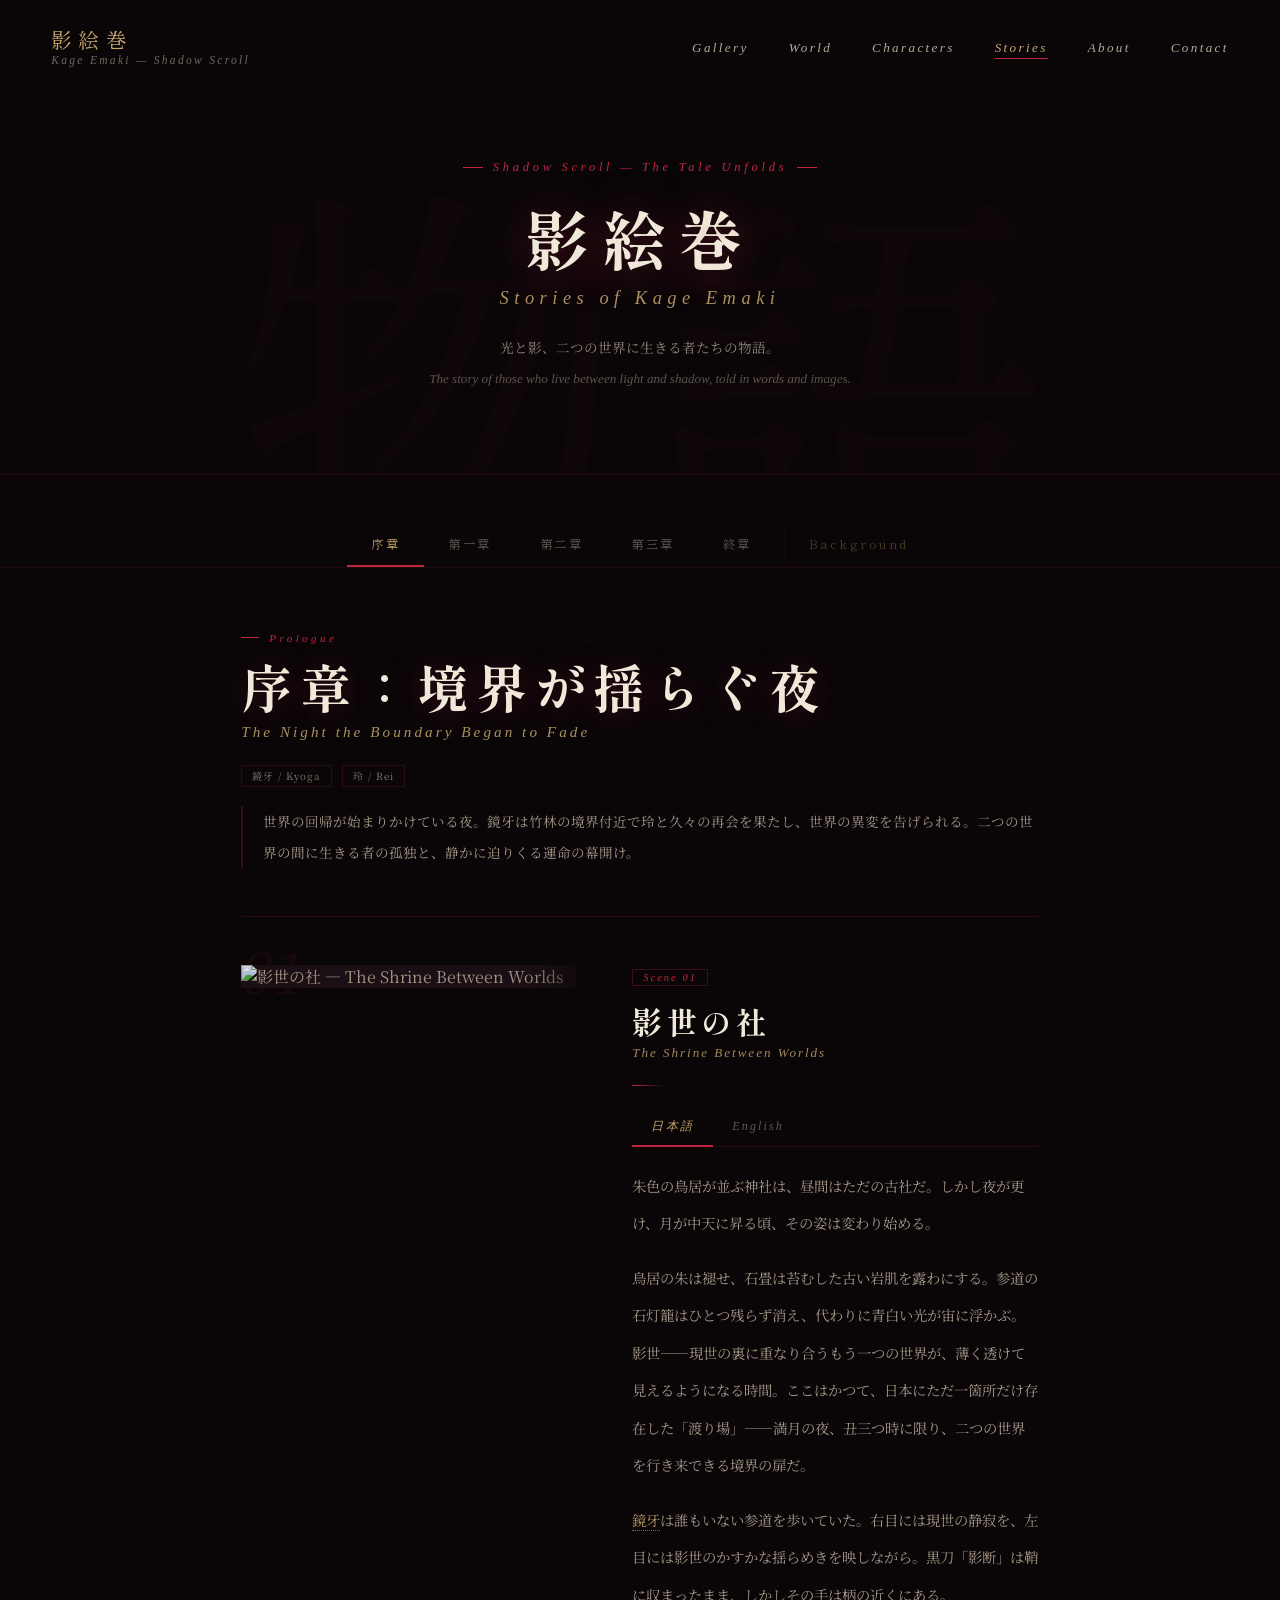
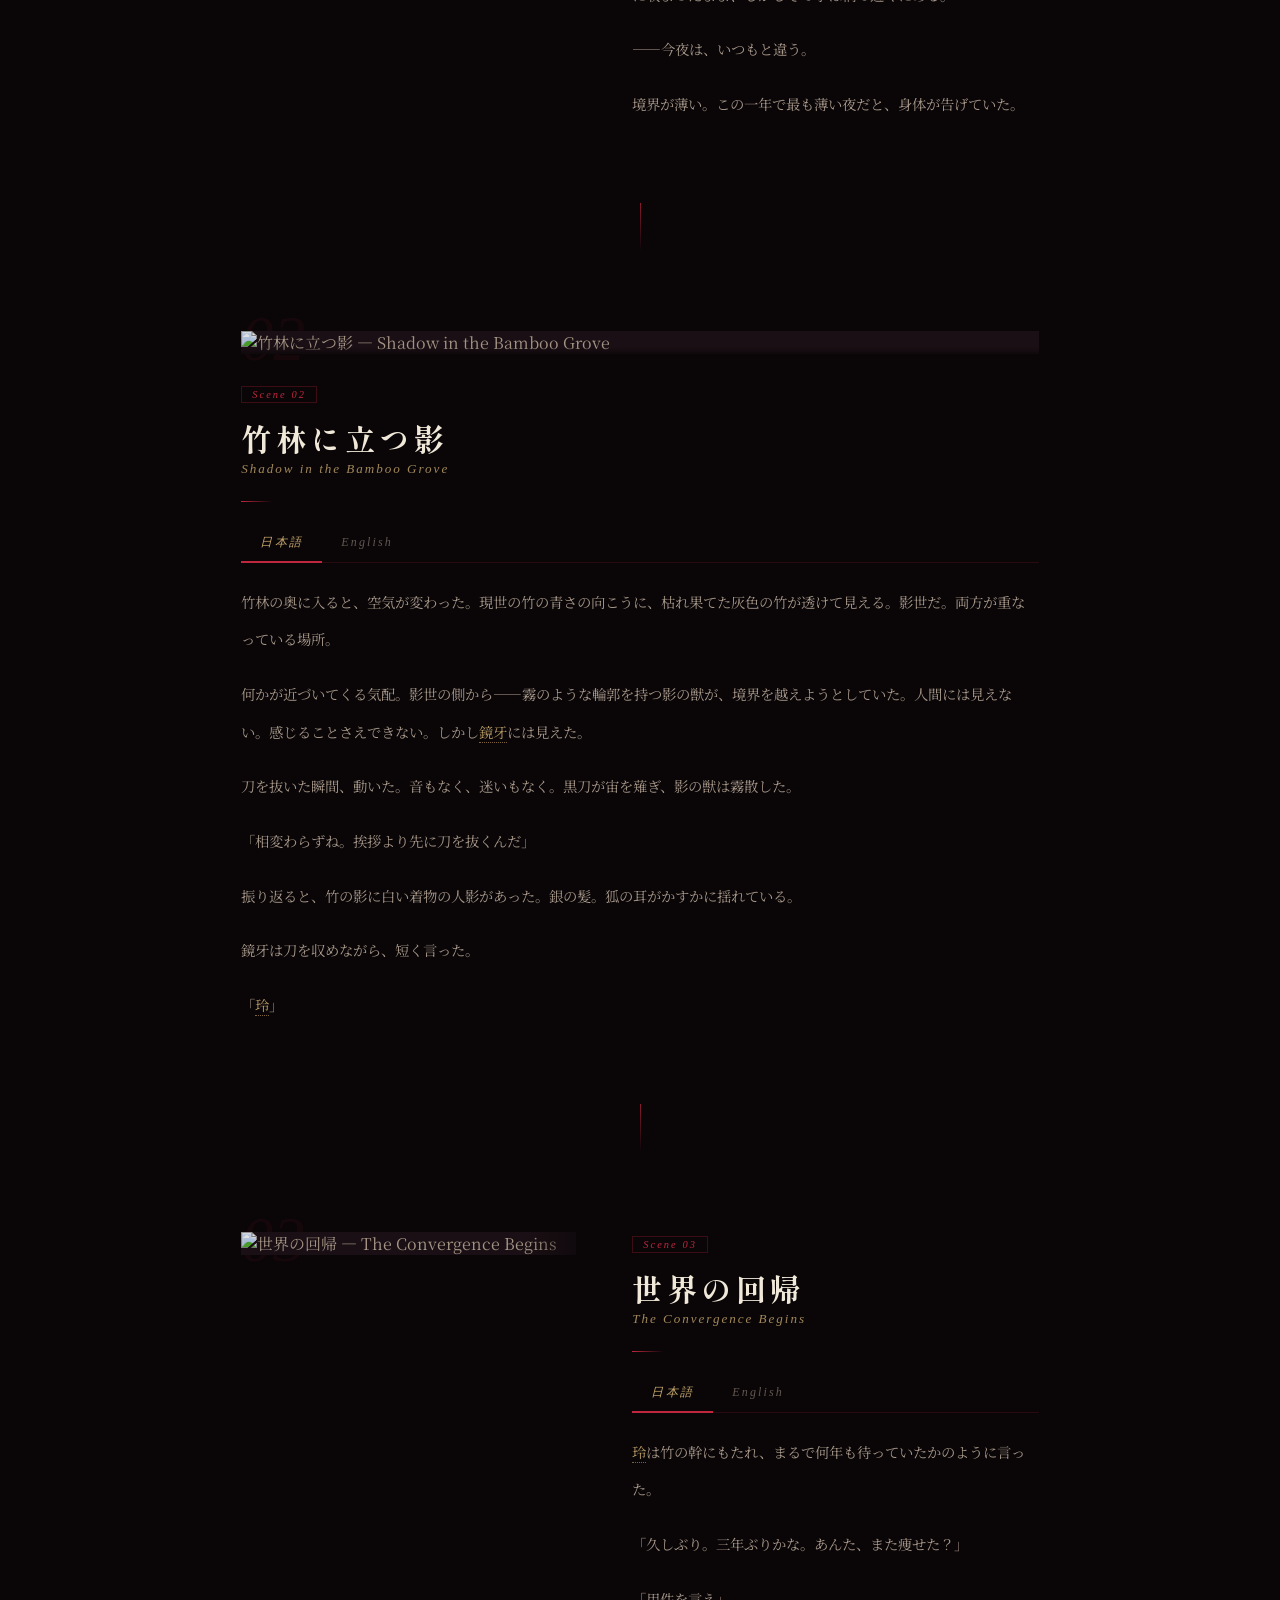
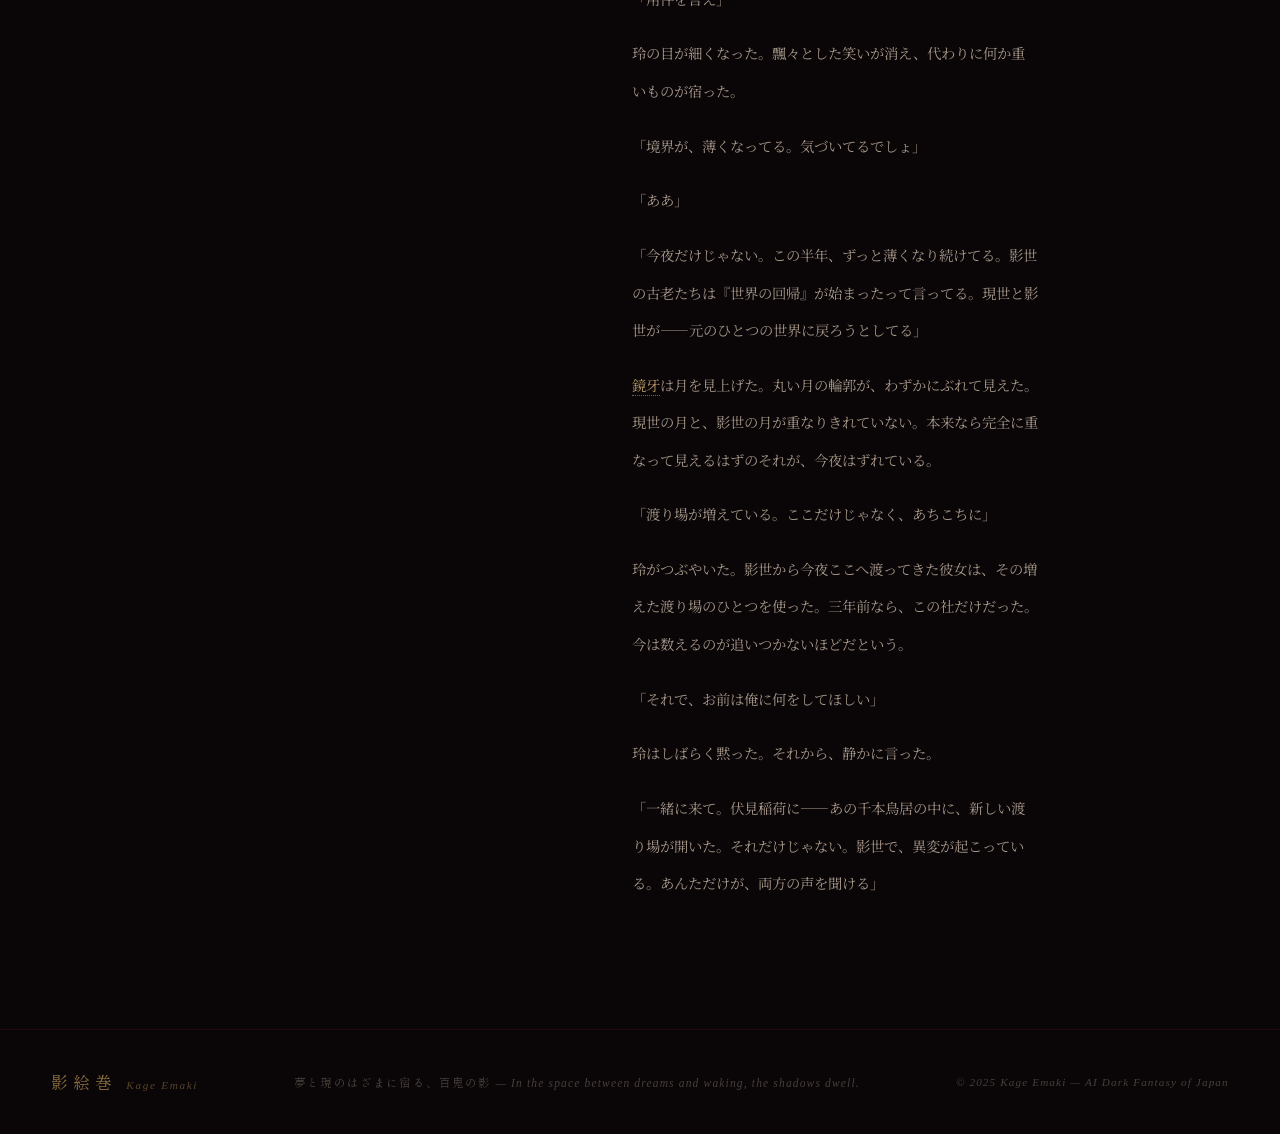
==== stories.html @ fccc8b80 "第1章実装: 二つの出会い（3シーン・日英・画像3枚） - Scene 01: 千本鳥居の夜（chapter1_arrival.png） - Scene 02: 真巫女の封印（chapter1_con" ====
<!DOCTYPE html>
<html lang="ja">
<head>
<!-- Google tag (gtag.js) -->
<script async src="https://www.googletagmanager.com/gtag/js?id=G-73RLKLP5KH"></script>
<script>
  window.dataLayer = window.dataLayer || [];
  function gtag(){dataLayer.push(arguments);}
  gtag('js', new Date());
  gtag('config', 'G-73RLKLP5KH');
</script>
<meta charset="UTF-8">
<meta name="viewport" content="width=device-width, initial-scale=1.0">
<title>物語 — Stories | 影絵巻 Kage Emaki</title>
<meta name="description" content="影絵巻の物語。竹林の境界で始まる、鏡牙と玲の旅。序章から終章まで、日本語・英語で読める和風ダークファンタジー絵巻。">
<!-- OGP -->
<meta property="og:type" content="website">
<meta property="og:site_name" content="影絵巻 — Kage Emaki">
<meta property="og:title" content="物語 — Stories | 影絵巻 Kage Emaki">
<meta property="og:description" content="竹林の境界で始まる、鏡牙と玲の旅。序章から終章まで、日本語・英語で読める和風ダークファンタジー絵巻。">
<meta property="og:url" content="https://nichimasa.github.io/kage-emaki/stories.html">
<meta property="og:image" content="https://nichimasa.github.io/kage-emaki/images/prologue_shrine.png">
<meta property="og:locale" content="ja_JP">
<!-- Twitter Card -->
<meta name="twitter:card" content="summary_large_image">
<meta name="twitter:site" content="@vlqtqAMFWm2362">
<meta name="twitter:title" content="物語 — Stories | 影絵巻 Kage Emaki">
<meta name="twitter:description" content="竹林の境界で始まる、鏡牙と玲の旅。和風ダークファンタジー絵巻。">
<meta name="twitter:image" content="https://nichimasa.github.io/kage-emaki/images/prologue_shrine.png">
<link rel="preconnect" href="https://fonts.googleapis.com">
<link href="https://fonts.googleapis.com/css2?family=Noto+Serif+JP:wght@300;400;700&family=Shippori+Mincho+B1:wght@400;700&family=IM+Fell+English:ital@0;1&display=swap" rel="stylesheet">
<style>
*,*::before,*::after{box-sizing:border-box;margin:0;padding:0}
:root{
  --ink:#0a0608;
  --deep:#110a0e;
  --crimson:#8b1a2f;
  --crimson-bright:#c0263e;
  --gold:#c8a96e;
  --gold-dim:#8a6e3e;
  --ash:#b8a898;
  --paper:#f0e8d8;
}
html{scroll-behavior:smooth}
body{font-family:"Noto Serif JP",serif;background:var(--ink);color:var(--ash);overflow-x:hidden}

/* ─── 花びら ─── */
.petals-wrap{position:fixed;inset:0;pointer-events:none;overflow:hidden;z-index:10}
.petal{position:absolute;width:6px;height:6px;background:var(--crimson);border-radius:50% 0 50% 0;opacity:0;animation:fall linear infinite}
@keyframes fall{0%{opacity:0;transform:translateY(-20px) rotate(0deg)}10%{opacity:.5}90%{opacity:.2}100%{opacity:0;transform:translateY(100vh) rotate(720deg) translateX(60px)}}
.petal:nth-child(1){left:7%;animation-duration:12s;animation-delay:0s}
.petal:nth-child(2){left:19%;animation-duration:9s;animation-delay:2s;background:var(--gold-dim);width:4px;height:4px}
.petal:nth-child(3){left:33%;animation-duration:14s;animation-delay:.5s}
.petal:nth-child(4){left:48%;animation-duration:11s;animation-delay:3s;width:7px;height:7px}
.petal:nth-child(5){left:60%;animation-duration:8s;animation-delay:1s;background:var(--gold-dim)}
.petal:nth-child(6){left:72%;animation-duration:13s;animation-delay:4s;width:4px;height:4px}

/* ─── ナビ ─── */
nav{position:fixed;top:0;left:0;right:0;z-index:500;padding:1.5rem 4vw;display:flex;justify-content:space-between;align-items:center;background:linear-gradient(to bottom,rgba(10,6,8,.96) 0%,transparent 100%)}
.nav-logo{font-family:"Shippori Mincho B1",serif;font-size:1.3rem;color:var(--gold);letter-spacing:.3em;text-decoration:none}
.nav-logo span{font-family:"IM Fell English",serif;font-style:italic;font-size:.72rem;color:var(--ash);display:block;letter-spacing:.2em;opacity:.6}
.nav-links{display:flex;gap:2.5rem;list-style:none}
.nav-links a{font-family:"IM Fell English",serif;font-style:italic;font-size:.82rem;letter-spacing:.18em;color:var(--ash);text-decoration:none;transition:color .3s;position:relative}
.nav-links a::after{content:"";position:absolute;bottom:-4px;left:0;right:100%;height:1px;background:var(--crimson-bright);transition:right .3s ease}
.nav-links a:hover{color:var(--gold)}
.nav-links a:hover::after{right:0}
.nav-links a.active{color:var(--gold)}
.nav-links a.active::after{right:0}

/* ─── ページヘッダー ─── */
.stories-hero{padding:10rem 4vw 5rem;text-align:center;position:relative;overflow:hidden;border-bottom:1px solid rgba(139,26,47,.2)}
.stories-hero::before{content:"物語";position:absolute;left:50%;transform:translateX(-50%);top:50%;margin-top:-5rem;font-family:"Shippori Mincho B1",serif;font-size:26rem;color:var(--crimson);opacity:.03;line-height:1;pointer-events:none;white-space:nowrap}
.stories-hero-eyebrow{font-family:"IM Fell English",serif;font-style:italic;font-size:.78rem;color:var(--crimson-bright);letter-spacing:.3em;margin-bottom:1rem;display:flex;align-items:center;justify-content:center;gap:10px}
.stories-hero-eyebrow::before,.stories-hero-eyebrow::after{content:"";width:20px;height:1px;background:var(--crimson-bright)}
.stories-hero h1{font-family:"Shippori Mincho B1",serif;font-size:clamp(2.5rem,5vw,5rem);color:var(--paper);letter-spacing:.2em;margin-bottom:.3rem;text-shadow:0 4px 40px rgba(139,26,47,.6)}
.stories-hero-en{font-family:"IM Fell English",serif;font-style:italic;font-size:clamp(.9rem,1.5vw,1.15rem);color:var(--gold);letter-spacing:.3em;opacity:.85;margin-bottom:1.5rem}
.stories-hero-desc{font-size:.85rem;color:var(--ash);line-height:2.2;opacity:.8;max-width:560px;margin:0 auto}

/* ─── 章一覧 ─── */
.chapters-nav{display:flex;justify-content:center;gap:0;padding:3rem 4vw 0;flex-wrap:wrap;border-bottom:1px solid rgba(139,26,47,.15)}
.chap-tab{font-family:"Shippori Mincho B1",serif;font-size:.78rem;color:var(--ash);letter-spacing:.2em;padding:.75rem 1.5rem;cursor:pointer;border:none;background:transparent;border-bottom:2px solid transparent;transition:all .3s;opacity:.5;white-space:nowrap}
.chap-tab:hover{opacity:.85;color:var(--paper)}
.chap-tab.active{color:var(--gold);border-bottom-color:var(--crimson-bright);opacity:1}

/* ─── メインコンテンツ ─── */
.stories-main{max-width:900px;margin:0 auto;padding:0 4vw 8rem}

/* ─── 章パネル ─── */
.chapter-panel{display:none;animation:fadeIn .5s ease}
.chapter-panel.active{display:block}
@keyframes fadeIn{from{opacity:0;transform:translateY(12px)}to{opacity:1;transform:translateY(0)}}

/* ─── 章ヘッダー ─── */
.chapter-header{padding:4rem 0 3rem;border-bottom:1px solid rgba(139,26,47,.2);margin-bottom:3rem}
.chapter-label{font-family:"IM Fell English",serif;font-style:italic;font-size:.7rem;color:var(--crimson-bright);letter-spacing:.3em;margin-bottom:.8rem;display:flex;align-items:center;gap:10px}
.chapter-label::before{content:"";width:18px;height:1px;background:var(--crimson-bright)}
.chapter-title-jp{font-family:"Shippori Mincho B1",serif;font-size:clamp(2rem,4vw,3.2rem);color:var(--paper);letter-spacing:.15em;line-height:1.2;margin-bottom:.3rem;text-shadow:0 2px 30px rgba(139,26,47,.4)}
.chapter-title-en{font-family:"IM Fell English",serif;font-style:italic;font-size:.95rem;color:var(--gold);letter-spacing:.2em;opacity:.85;margin-bottom:1.5rem}
.chapter-chars{display:flex;gap:.6rem;flex-wrap:wrap;margin-bottom:1.2rem}
.chapter-char-tag{font-size:.62rem;padding:3px 10px;border:1px solid rgba(139,26,47,.4);color:var(--ash);letter-spacing:.1em;opacity:.7}
.chapter-synopsis{font-size:.85rem;color:var(--ash);line-height:2.3;border-left:2px solid rgba(139,26,47,.4);padding-left:1.25rem;opacity:.9}

/* ─── 場面カード ─── */
.scene-list{display:flex;flex-direction:column;gap:5rem}
.scene{position:relative}
.scene-num{font-family:"IM Fell English",serif;font-style:italic;font-size:4rem;color:var(--crimson);opacity:.1;position:absolute;top:-1.5rem;left:0;line-height:1;pointer-events:none;user-select:none;z-index:0}

/* 2カラムレイアウト（縦長画像あり） */
.scene-with-img{display:grid;grid-template-columns:42% 1fr;gap:3.5rem;align-items:start}
.scene-with-img .scene-img-wrap{position:sticky;top:5.5rem;width:100%;margin-bottom:0}
.scene-content{padding-top:.25rem}

/* 画像ラッパー（縦長・全体表示） */
.scene-img-wrap{width:100%;position:relative;overflow:hidden;background:#1a0f14}
.scene-img-wrap img{width:100%;height:auto;display:block;filter:brightness(.88) saturate(1.1);transition:filter .5s}
.scene-img-wrap:hover img{filter:brightness(.95) saturate(1.2)}
.scene-img-wrap::after{content:"";position:absolute;inset:0;background:linear-gradient(to right,transparent 85%,rgba(10,6,8,.6) 100%);pointer-events:none}

/* 横長画像（上に配置・テキスト下） */
.scene-img-wide{margin-bottom:2rem}
.scene-img-wide img{width:100%;height:auto;display:block}
.scene-img-wide::after{background:linear-gradient(to bottom,transparent 70%,rgba(10,6,8,.7) 100%)}

/* 画像なし（横長プレースホルダー） */
.scene-img-placeholder{width:100%;aspect-ratio:16/9;background:linear-gradient(135deg,#1a0f14 0%,#2a1520 50%,#1a0f14 100%);display:flex;align-items:center;justify-content:center;margin-bottom:2rem;position:relative;overflow:hidden}
.scene-img-placeholder{width:100%;aspect-ratio:16/9;background:linear-gradient(135deg,#1a0f14 0%,#2a1520 50%,#1a0f14 100%);display:flex;align-items:center;justify-content:center;margin-bottom:2rem;position:relative;overflow:hidden}
.scene-img-placeholder::before{content:"";position:absolute;inset:0;background:radial-gradient(ellipse at center,rgba(139,26,47,.15) 0%,transparent 70%)}
.scene-img-placeholder-text{font-family:"Shippori Mincho B1",serif;font-size:1.2rem;color:var(--crimson);opacity:.3;letter-spacing:.3em;text-align:center}
.scene-img-placeholder-en{font-family:"IM Fell English",serif;font-style:italic;font-size:.7rem;color:var(--ash);opacity:.2;letter-spacing:.2em;display:block;margin-top:.4rem}
.scene-meta{display:flex;align-items:center;gap:1rem;margin-bottom:1rem}
.scene-label{font-family:"IM Fell English",serif;font-style:italic;font-size:.65rem;color:var(--crimson-bright);letter-spacing:.2em;border:1px solid rgba(139,26,47,.4);padding:2px 10px}
.scene-title-jp{font-family:"Shippori Mincho B1",serif;font-size:clamp(1.3rem,2.5vw,1.9rem);color:var(--paper);letter-spacing:.15em;margin-bottom:.2rem;line-height:1.3}
.scene-title-en{font-family:"IM Fell English",serif;font-style:italic;font-size:.82rem;color:var(--gold);letter-spacing:.15em;opacity:.8;margin-bottom:1.5rem}
.scene-divider{width:32px;height:1px;background:linear-gradient(to right,var(--crimson-bright),transparent);margin-bottom:1.5rem}

/* ─── 言語タブ ─── */
.lang-tabs{display:flex;margin-bottom:1.25rem;border-bottom:1px solid rgba(139,26,47,.25)}
.lang-tab{font-family:"IM Fell English",serif;font-style:italic;font-size:.75rem;letter-spacing:.18em;color:var(--ash);padding:.5rem 1.2rem .6rem;cursor:pointer;border:none;background:transparent;border-bottom:2px solid transparent;margin-bottom:-1px;transition:all .3s;opacity:.5}
.lang-tab:hover{opacity:.8;color:var(--paper)}
.lang-tab.active{color:var(--gold);border-bottom-color:var(--crimson-bright);opacity:1}
.story-panel{display:none}
.story-panel.active{display:block}
.scene-story{font-size:.9rem;color:var(--ash);line-height:2.6;opacity:.9}
.scene-story.en{font-family:"IM Fell English",serif;font-size:.87rem;line-height:2.3;font-style:italic}
.scene-story p{margin-bottom:1.2em}
.scene-story p:last-child{margin-bottom:0}

/* ─── Backgroundリンク ─── */
.bg-link{color:var(--gold);border-bottom:1px dotted var(--gold-dim);cursor:pointer;transition:color .2s,border-color .2s;position:relative;white-space:nowrap}
.bg-link:hover{color:var(--paper);border-color:var(--gold)}
.bg-link::after{content:"▶ 背景譚";position:absolute;bottom:calc(100% + 6px);left:50%;transform:translateX(-50%);background:rgba(17,10,14,.95);border:1px solid rgba(200,169,110,.3);color:var(--gold);font-size:.58rem;letter-spacing:.12em;padding:3px 10px;white-space:nowrap;pointer-events:none;opacity:0;transition:opacity .2s;font-family:"IM Fell English",serif;font-style:italic}
.bg-link:hover::after{opacity:1}
@keyframes bgPulse{0%{box-shadow:0 0 0 0 rgba(200,169,110,.4)}70%{box-shadow:0 0 0 12px rgba(200,169,110,0)}100%{box-shadow:0 0 0 0 rgba(200,169,110,0)}}
.bg-highlight{animation:bgPulse .8s ease 2;background:rgba(200,169,110,.06);outline:1px solid rgba(200,169,110,.2)}

/* ─── 未公開場面 ─── */
.scene-coming{border:1px solid rgba(139,26,47,.2);padding:3rem;text-align:center;background:rgba(139,26,47,.02)}
.scene-coming-jp{font-family:"Shippori Mincho B1",serif;font-size:1rem;color:var(--ash);letter-spacing:.2em;opacity:.4;margin-bottom:.4rem}
.scene-coming-en{font-family:"IM Fell English",serif;font-style:italic;font-size:.75rem;color:var(--ash);letter-spacing:.18em;opacity:.25}

/* ─── 章区切り線 ─── */
.scene-separator{width:1px;height:3rem;background:linear-gradient(to bottom,var(--crimson),transparent);margin:0 auto}

/* ─── フッター ─── */
footer{background:var(--ink);border-top:1px solid rgba(139,26,47,.2);padding:2.5rem 4vw;display:flex;justify-content:space-between;align-items:center}
.footer-logo{font-family:"Shippori Mincho B1",serif;color:var(--gold-dim);font-size:1.05rem;letter-spacing:.3em}
.footer-tagline{font-family:"Shippori Mincho B1",serif;font-size:.72rem;color:var(--ash);opacity:.35;letter-spacing:.1em;text-align:center}
.footer-copy{font-family:"IM Fell English",serif;font-style:italic;font-size:.7rem;color:var(--ash);opacity:.35;letter-spacing:.1em}

/* ─── ストーリーに戻るボタン ─── */
.bg-return-wrap{margin-bottom:1.5rem}
.bg-return-btn{font-family:"Shippori Mincho B1",serif;font-size:.75rem;color:var(--paper);background:rgba(139,26,47,.55);border:1px solid var(--crimson-bright);padding:.55rem 1.4rem;cursor:pointer;letter-spacing:.18em;transition:all .3s;display:inline-flex;align-items:center;gap:.7rem}
.bg-return-btn::before{content:"←";font-family:"IM Fell English",serif;font-style:normal;font-size:.9rem;color:var(--gold)}
.bg-return-btn:hover{background:rgba(192,38,62,.7);border-color:var(--gold);color:var(--paper)}

/* ─── Backgroundタブ専用スタイル ─── */
.chap-tab-bg{border-left:1px solid rgba(139,26,47,.2);margin-left:.5rem;color:var(--gold-dim)}
.chap-tab-bg.active{color:var(--gold);border-bottom-color:var(--gold)}

.bg-section{margin-bottom:5rem}
.bg-section-label{font-family:"IM Fell English",serif;font-style:italic;font-size:.68rem;color:var(--gold);letter-spacing:.3em;margin-bottom:.6rem;display:flex;align-items:center;gap:10px;opacity:.8}
.bg-section-label::before{content:"";width:14px;height:1px;background:var(--gold)}
.bg-character-header{display:flex;align-items:center;gap:1.5rem;margin-bottom:2.5rem;padding-bottom:1.5rem;border-bottom:1px solid rgba(139,26,47,.2)}
.bg-character-badge{font-family:"Shippori Mincho B1",serif;font-size:2.2rem;color:var(--paper);letter-spacing:.2em;text-shadow:0 2px 20px rgba(139,26,47,.5)}
.bg-character-info{flex:1}
.bg-character-name-en{font-family:"IM Fell English",serif;font-style:italic;font-size:.85rem;color:var(--gold);letter-spacing:.2em;opacity:.85;margin-bottom:.3rem}
.bg-character-tags{display:flex;gap:.5rem;flex-wrap:wrap;margin-bottom:.5rem}
.bg-character-tag{font-size:.6rem;padding:2px 10px;border:1px solid rgba(139,26,47,.4);color:var(--ash);letter-spacing:.1em;opacity:.7}
.bg-character-quote{font-family:"Shippori Mincho B1",serif;font-size:.82rem;color:var(--gold-dim);letter-spacing:.12em;line-height:1.8;border-left:2px solid rgba(139,26,47,.35);padding-left:1rem;font-style:normal}

/* ─── レスポンシブ ─── */
@media(max-width:860px){
  .scene-with-img{grid-template-columns:1fr;gap:2rem}
  .scene-with-img .scene-img-wrap{position:static;max-width:480px;margin:0 auto}
  .scene-img-wrap::after{background:linear-gradient(to bottom,transparent 80%,rgba(10,6,8,.6) 100%)}
}
@media(max-width:600px){
  nav{padding:1rem 1.5rem}
  .nav-logo span{display:none}
  .nav-links{gap:1.2rem}
  .nav-links a{font-size:.75rem;letter-spacing:.08em}
  /* 章タブ：横スクロールで溢れを防ぐ */
  .chapters-nav{
    flex-wrap:nowrap;
    overflow-x:auto;
    justify-content:flex-start;
    padding:1.5rem 3vw 0;
    -webkit-overflow-scrolling:touch;
    scrollbar-width:none;
  }
  .chapters-nav::-webkit-scrollbar{display:none}
  .chap-tab{font-size:.7rem;padding:.6rem .9rem;white-space:nowrap;flex-shrink:0}
  .stories-hero{padding:7rem 4vw 2.5rem}
  .stories-hero h1{font-size:2.4rem}
  .stories-main{padding:0 3vw 6rem}
  .chapter-header{padding:2.5rem 0 2rem}
  .chapter-title-jp{font-size:1.8rem}
  .scene-num{font-size:2.5rem}
  .scene-title-jp{font-size:1.3rem}
  .scene-story{font-size:.83rem;line-height:2.2}
  .lang-tabs{gap:.6rem}
  .lang-tab{font-size:.68rem;padding:.4rem .9rem}
  .bg-section-label{font-size:.65rem;letter-spacing:.15em}
  .bg-return-btn{font-size:.72rem;padding:.5rem 1.2rem}
  footer{flex-direction:column;gap:1rem;text-align:center;padding:2rem 4vw}
  .footer-tagline{display:none}
}
@media(max-width:400px){
  .nav-links{gap:.8rem}
  .nav-links a{font-size:.7rem}
  .chap-tab{font-size:.65rem;padding:.55rem .75rem}
  .scene-with-img .scene-img-wrap{max-width:100%}
}

.reveal{opacity:0;transform:translateY(20px);transition:opacity .8s ease,transform .8s ease}
.reveal.visible{opacity:1;transform:translateY(0)}
</style>
</head>
<body>

<div class="petals-wrap">
  <div class="petal"></div><div class="petal"></div><div class="petal"></div>
  <div class="petal"></div><div class="petal"></div><div class="petal"></div>
</div>

<nav>
  <a href="index.html" class="nav-logo">影絵巻<span>Kage Emaki — Shadow Scroll</span></a>
  <ul class="nav-links">
    <li><a href="gallery.html">Gallery</a></li>
    <li><a href="index.html#world">World</a></li>
    <li><a href="index.html#characters">Characters</a></li>
    <li><a href="stories.html" class="active">Stories</a></li>
    <li><a href="index.html#about">About</a></li>
    <li><a href="index.html#contact">Contact</a></li>
  </ul>
</nav>

<!-- ─── ページヘッダー ─── -->
<div class="stories-hero">
  <p class="stories-hero-eyebrow">Shadow Scroll — The Tale Unfolds</p>
  <h1>影絵巻</h1>
  <p class="stories-hero-en">Stories of Kage Emaki</p>
  <p class="stories-hero-desc">光と影、二つの世界に生きる者たちの物語。<br>
  <span style="font-family:'IM Fell English',serif;font-style:italic;opacity:.6;font-size:.82rem;">The story of those who live between light and shadow, told in words and images.</span></p>
</div>

<!-- ─── 章タブナビ ─── -->
<div class="chapters-nav">
  <button class="chap-tab active" data-chapter="prologue">序章</button>
  <button class="chap-tab" data-chapter="ch1">第一章</button>
  <button class="chap-tab" data-chapter="ch2">第二章</button>
  <button class="chap-tab" data-chapter="ch3">第三章</button>
  <button class="chap-tab" data-chapter="epilogue">終章</button>
  <button class="chap-tab chap-tab-bg" data-chapter="background">Background</button>
</div>

<!-- ─── メインコンテンツ ─── -->
<main class="stories-main">

  <!-- ══════════ 序章 ══════════ -->
  <div class="chapter-panel active" id="panel-prologue">
    <div class="chapter-header reveal">
      <div class="chapter-label">Prologue</div>
      <h2 class="chapter-title-jp">序章：境界が揺らぐ夜</h2>
      <p class="chapter-title-en">The Night the Boundary Began to Fade</p>
      <div class="chapter-chars">
        <span class="chapter-char-tag">鏡牙 / Kyoga</span>
        <span class="chapter-char-tag">玲 / Rei</span>
      </div>
      <p class="chapter-synopsis">世界の回帰が始まりかけている夜。鏡牙は竹林の境界付近で玲と久々の再会を果たし、世界の異変を告げられる。二つの世界の間に生きる者の孤独と、静かに迫りくる運命の幕開け。</p>
    </div>

    <div class="scene-list">

      <!-- 場面１ -->
      <div class="scene scene-with-img reveal">
        <div class="scene-num">01</div>
        <div class="scene-img-wrap">
          <img src="images/prologue_shrine.png" alt="影世の社 — The Shrine Between Worlds" loading="lazy">
        </div>
        <div class="scene-content">
          <div class="scene-meta">
            <span class="scene-label">Scene 01</span>
          </div>
          <h3 class="scene-title-jp">影世の社</h3>
          <p class="scene-title-en">The Shrine Between Worlds</p>
          <div class="scene-divider"></div>
          <div class="lang-tabs">
            <button class="lang-tab active" data-lang="jp">日本語</button>
            <button class="lang-tab" data-lang="en">English</button>
          </div>
          <div class="story-panel active" id="s-prologue-1-jp">
            <div class="scene-story">
              <p>朱色の鳥居が並ぶ神社は、昼間はただの古社だ。しかし夜が更け、月が中天に昇る頃、その姿は変わり始める。</p>
              <p>鳥居の朱は褪せ、石畳は苔むした古い岩肌を露わにする。参道の石灯籠はひとつ残らず消え、代わりに青白い光が宙に浮かぶ。影世——現世の裏に重なり合うもう一つの世界が、薄く透けて見えるようになる時間。ここはかつて、日本にただ一箇所だけ存在した「渡り場」——満月の夜、丑三つ時に限り、二つの世界を行き来できる境界の扉だ。</p>
              <p><span class="bg-link" onclick="openBackground('bg-kyoga')">鏡牙</span>は誰もいない参道を歩いていた。右目には現世の静寂を、左目には影世のかすかな揺らめきを映しながら。黒刀「影断」は鞘に収まったまま、しかしその手は柄の近くにある。</p>
              <p>——今夜は、いつもと違う。</p>
              <p>境界が薄い。この一年で最も薄い夜だと、身体が告げていた。</p>
            </div>
          </div>
          <div class="story-panel" id="s-prologue-1-en">
            <div class="scene-story en">
              <p>By day, the shrine with its rows of crimson torii is nothing more than an old place of worship. But as night deepens and the moon climbs to the center of the sky, it begins to change.</p>
              <p>The red of the torii fades. The stone path reveals ancient rock worn smooth by centuries. The stone lanterns vanish one by one, replaced by pale light drifting in the air. This is the hour when the shadow world — the other world that lies beneath this one — becomes visible, thin as gauze. This shrine was once the only Crossing Point in all of Japan: a place where, on the night of the full moon, the Boundary would open and two worlds could be traversed.</p>
              <p><span class="bg-link" onclick="openBackground('bg-kyoga')">Kyoga</span> walked the empty path alone, his right eye seeing the silence of the living world, his left catching the faint shimmer of the world beyond. His black blade, Kagekiri, sat sheathed at his side — but his hand stayed near the hilt.</p>
              <p>— Tonight is different.</p>
              <p>The boundary was thin. His body told him it was the thinnest it had been all year.</p>
            </div>
          </div>
        </div>
      </div>

      <div class="scene-separator"></div>

      <!-- 場面２ -->
      <div class="scene reveal">
        <div class="scene-num">02</div>
        <div class="scene-img-wrap scene-img-wide">
          <img src="images/prologue_kyoga_bamboo.png" alt="竹林に立つ影 — Shadow in the Bamboo Grove" loading="lazy">
        </div>
        <div class="scene-meta">
          <span class="scene-label">Scene 02</span>
        </div>
        <h3 class="scene-title-jp">竹林に立つ影</h3>
        <p class="scene-title-en">Shadow in the Bamboo Grove</p>
        <div class="scene-divider"></div>
        <div class="lang-tabs">
          <button class="lang-tab active" data-lang="jp">日本語</button>
          <button class="lang-tab" data-lang="en">English</button>
        </div>
        <div class="story-panel active" id="s-prologue-2-jp">
          <div class="scene-story">
            <p>竹林の奥に入ると、空気が変わった。現世の竹の青さの向こうに、枯れ果てた灰色の竹が透けて見える。影世だ。両方が重なっている場所。</p>
            <p>何かが近づいてくる気配。影世の側から——霧のような輪郭を持つ影の獣が、境界を越えようとしていた。人間には見えない。感じることさえできない。しかし<span class="bg-link" onclick="openBackground('bg-kyoga')">鏡牙</span>には見えた。</p>
            <p>刀を抜いた瞬間、動いた。音もなく、迷いもなく。黒刀が宙を薙ぎ、影の獣は霧散した。</p>
            <p>「相変わらずね。挨拶より先に刀を抜くんだ」</p>
            <p>振り返ると、竹の影に白い着物の人影があった。銀の髪。狐の耳がかすかに揺れている。</p>
            <p>鏡牙は刀を収めながら、短く言った。</p>
            <p>「<span class="bg-link" onclick="openBackground('bg-rei')">玲</span>」</p>
          </div>
        </div>
        <div class="story-panel" id="s-prologue-2-en">
          <div class="scene-story en">
            <p>Deeper in the bamboo grove, the air shifted. Beyond the living green of the bamboo, grey and withered stalks shimmered faintly — the shadow world, overlapping with this one.</p>
            <p>Something was approaching. From the shadow side — a creature of mist and darkness, pressing against the boundary, trying to cross through. Humans would never see it. Never feel it. But <span class="bg-link" onclick="openBackground('bg-kyoga')">Kyoga</span> saw it clearly.</p>
            <p>The moment he drew his blade, he moved. Silent. Without hesitation. The black steel swept through the air, and the shadow creature dissolved into nothing.</p>
            <p>"Same as ever," said a voice. "You draw your sword before you even say hello."</p>
            <p>He turned. In the shadow of the bamboo stood a figure in white — silver hair, fox ears shifting faintly in the still air.</p>
            <p>Kyoga sheathed his blade and said one word.</p>
            <p>"<span class="bg-link" onclick="openBackground('bg-rei')">Rei</span>."</p>
          </div>
        </div>
      </div>

      <div class="scene-separator"></div>

      <!-- 場面３ -->
      <div class="scene scene-with-img reveal">
        <div class="scene-num">03</div>
        <div class="scene-img-wrap">
          <img src="images/prologue_rei_convergence.png" alt="世界の回帰 — The Convergence Begins" loading="lazy">
        </div>
        <div class="scene-content">
        <div class="scene-meta">
          <span class="scene-label">Scene 03</span>
        </div>
        <h3 class="scene-title-jp">世界の回帰</h3>
        <p class="scene-title-en">The Convergence Begins</p>
        <div class="scene-divider"></div>
        <div class="lang-tabs">
          <button class="lang-tab active" data-lang="jp">日本語</button>
          <button class="lang-tab" data-lang="en">English</button>
        </div>
        <div class="story-panel active" id="s-prologue-3-jp">
          <div class="scene-story">
            <p><span class="bg-link" onclick="openBackground('bg-rei')">玲</span>は竹の幹にもたれ、まるで何年も待っていたかのように言った。</p>
            <p>「久しぶり。三年ぶりかな。あんた、また痩せた？」</p>
            <p>「用件を言え」</p>
            <p>玲の目が細くなった。飄々とした笑いが消え、代わりに何か重いものが宿った。</p>
            <p>「境界が、薄くなってる。気づいてるでしょ」</p>
            <p>「ああ」</p>
            <p>「今夜だけじゃない。この半年、ずっと薄くなり続けてる。影世の古老たちは『世界の回帰』が始まったって言ってる。現世と影世が——元のひとつの世界に戻ろうとしてる」</p>
            <p><span class="bg-link" onclick="openBackground('bg-kyoga')">鏡牙</span>は月を見上げた。丸い月の輪郭が、わずかにぶれて見えた。現世の月と、影世の月が重なりきれていない。本来なら完全に重なって見えるはずのそれが、今夜はずれている。</p>
            <p>「渡り場が増えている。ここだけじゃなく、あちこちに」</p>
            <p>玲がつぶやいた。影世から今夜ここへ渡ってきた彼女は、その増えた渡り場のひとつを使った。三年前なら、この社だけだった。今は数えるのが追いつかないほどだという。</p>
            <p>「それで、お前は俺に何をしてほしい」</p>
            <p>玲はしばらく黙った。それから、静かに言った。</p>
            <p>「一緒に来て。伏見稲荷に——あの千本鳥居の中に、新しい渡り場が開いた。それだけじゃない。影世で、異変が起こっている。あんただけが、両方の声を聞ける」</p>
          </div>
        </div>
        <div class="story-panel" id="s-prologue-3-en">
          <div class="scene-story en">
            <p><span class="bg-link" onclick="openBackground('bg-rei')">Rei</span> leaned against a bamboo trunk, as if she had been waiting for years.</p>
            <p>"Long time no see. Three years? You've gotten thinner again."</p>
            <p>"Tell me why you're here."</p>
            <p>Rei's eyes narrowed. The easy smile faded, replaced by something heavy.</p>
            <p>"The boundary is thinning. You've noticed."</p>
            <p>"Yes."</p>
            <p>"Not just tonight. For the past six months, it's been getting thinner. The elders of the shadow world are saying it's begun — the Convergence. The world of light and the world of shadow are trying to become one again, like they were before."</p>
            <p>Kyoga looked up at the moon. Its outline seemed to blur slightly — the moon of this world and the moon of the shadow world failing to perfectly overlap. They should have been one. Tonight, they were drifting apart.</p>
            <p>"The Crossing Points are multiplying," Rei murmured. "Not just here. Everywhere."</p>
            <p>She had come through the shadow world herself tonight, using one of the new Points that had appeared only recently. Three years ago, this shrine had been the only one. Now there were too many to count.</p>
            <p>"What do you want me to do?"</p>
            <p>Rei was quiet for a moment. Then she spoke, low and steady.</p>
            <p>"Come with me. To Fushimi Inari — a new Crossing Point has opened among the thousand torii. And something is moving on the shadow side. You're the only one who can hear both."</p>
          </div>
        </div>
        </div><!-- /scene-content -->
      </div>

    </div><!-- /scene-list -->
  </div><!-- /prologue -->


  <!-- ══════════ 第一章 ══════════ -->
<div class="chapter-panel" id="panel-ch1">
    <div class="chapter-header reveal">
      <div class="chapter-label">Chapter I</div>
      <h2 class="chapter-title-jp">第一章：二つの出会い</h2>
      <p class="chapter-title-en">Two Encounters</p>
      <div class="chapter-chars">
        <span class="chapter-char-tag">鏡牙 / Kyoga</span>
        <span class="chapter-char-tag">玲 / Rei</span>
        <span class="chapter-char-tag">朱音 / Akane</span>
        <span class="chapter-char-tag">蒼馬 / Souma</span>
      </div>
      <p class="chapter-synopsis">玲に連れられ伏見稲荷へ向かった鏡牙は、千本鳥居の奥に新たな渡り場の脈動を感じる。そこで出会ったのは、単独で渡り場を封印しようとしていた天照神社の真巫女・朱音。対立する二人だったが、蒼馬率いる強硬派が現れ三人まとめて排除しようと動く。朱音は神託への疑念を初めて抱き、仮の共闘が始まる。</p>
    </div>

    <div class="scene-list">

      <!-- 場面１ -->
      <div class="scene scene-with-img reveal">
        <div class="scene-num">01</div>
        <div class="scene-img-wrap">
          <img src="images/chapter1_arrival.png" alt="千本鳥居の夜 — The Night of the Thousand Torii" loading="lazy">
        </div>
        <div class="scene-content">
          <div class="scene-meta">
            <span class="scene-label">Scene 01</span>
          </div>
          <h3 class="scene-title-jp">千本鳥居の夜</h3>
          <p class="scene-title-en">The Night of the Thousand Torii</p>
          <div class="scene-divider"></div>
          <div class="lang-tabs">
            <button class="lang-tab active" data-lang="jp">日本語</button>
            <button class="lang-tab" data-lang="en">English</button>
          </div>
          <div class="story-panel active" id="s-ch1-1-jp">
            <div class="scene-story">
              <p>千本の鳥居が連なる参道は、昼間であれば朱色が眩しい場所だ。しかし今は夜で、月明かりだけが石畳を照らしている。</p>
              <p><span class="bg-link" onclick="openBackground('bg-kyoga')">鏡牙</span>は歩きながら、左右の目に映る景色のずれを感じていた。右目には現世の朱い鳥居が続く。左目には——古びた石門が、等間隔に並んでいる。影世の伏見稲荷は、現世のそれと寸分違わぬ構造を持ちながら、色だけが違った。石の灰色、苔の暗緑色、そして宙に浮かぶ青白い光。</p>
              <p>「感じる？」</p>
              <p>隣を歩く<span class="bg-link" onclick="openBackground('bg-rei')">玲</span>がつぶやいた。狐の耳がわずかに立っている。</p>
              <p>「ああ」</p>
              <p>鏡牙は答えた。感じていた。鳥居の列の奥、参道が折れる場所から、何かが脈打つように波動している。渡り場だ——しかし、ただ開いているだけではない。何かが、内側から押している。</p>
              <p>「新しい渡り場ってのはわかった。でも、これは……」</p>
              <p>玲がつぶやきを途中で止めた。</p>
              <p>前方の鳥居の下に、人影があった。</p>
            </div>
          </div>
          <div class="story-panel" id="s-ch1-1-en">
            <div class="scene-story en">
              <p>By day, the path lined with a thousand torii blazes red. But tonight, only moonlight falls on the stone.</p>
              <p><span class="bg-link" onclick="openBackground('bg-kyoga')">Kyoga</span> walked, feeling the familiar split between his eyes. His right eye showed the vermillion gates of the living world. His left showed crumbling stone archways, spaced at perfect intervals — Fushimi Inari in the shadow world, identical in structure, different only in color. Grey stone, dark moss, pale drifting light.</p>
              <p>"Do you feel it?" <span class="bg-link" onclick="openBackground('bg-rei')">Rei</span> murmured beside him. Her fox ears were standing straight.</p>
              <p>"Yes."</p>
              <p>He did. From deep in the passage, where the path bent out of sight, something was pulsing. A Crossing Point — but not simply open. Something was pushing from inside.</p>
              <p>"So there's a new Crossing Point. But this one feels…"</p>
              <p>Rei let the thought trail off.</p>
              <p>There was a figure standing beneath the torii ahead.</p>
            </div>
          </div>
        </div>
      </div>

      <div class="scene-separator"></div>

      <!-- 場面２ -->
      <div class="scene scene-with-img reveal">
        <div class="scene-num">02</div>
        <div class="scene-img-wrap">
          <img src="images/chapter1_confrontation.webp" alt="真巫女の封印 — The Shrine Maiden's Seal" loading="lazy">
        </div>
        <div class="scene-content">
          <div class="scene-meta">
            <span class="scene-label">Scene 02</span>
          </div>
          <h3 class="scene-title-jp">真巫女の封印</h3>
          <p class="scene-title-en">The Shrine Maiden's Seal</p>
          <div class="scene-divider"></div>
          <div class="lang-tabs">
            <button class="lang-tab active" data-lang="jp">日本語</button>
            <button class="lang-tab" data-lang="en">English</button>
          </div>
          <div class="story-panel active" id="s-ch1-2-jp">
            <div class="scene-story">
              <p>白衣に緋袴。長い黒髪を結い上げ、手には封印の札を数枚握っている。鳥居の柱に貼り付けられた札がすでに何枚もあり、薄く輝いている。</p>
              <p>「止まれ」</p>
              <p>声は低く、しかし揺れていなかった。朱音はこちらを振り返り、すぐに腰の神刀に手を伸ばした。</p>
              <p>「……影世の使者ね」</p>
              <p>彼女の目が<span class="bg-link" onclick="openBackground('bg-kyoga')">鏡牙</span>の左目——金色に光る妖怪の目——に止まった。次に<span class="bg-link" onclick="openBackground('bg-rei')">玲</span>の耳へ。表情は変わらなかったが、刀の柄を握る手に力が入った。</p>
              <p>「ここから先は通れないわ。この渡り場は封印いたします」</p>
              <p>鏡牙は刀に手を伸ばさなかった。「俺たちは調べに来ただけだ」</p>
              <p>「影世の方が渡り場に何をしに来るか、わかっているの」朱音は言い切った。「回帰を早めるためでしょう」</p>
              <p>「違う」玲がゆっくりと答えた。飄々とした口調は影を潜め、珍しく真剣な声だった。「私たちも、これが何なのかを知りたくて来たのよ。これは普通の渡り場じゃない」</p>
              <p>「黙りなさい」</p>
              <p>朱音は玲の言葉を遮り、一枚の札を空に放った。封印の光が鳥居の周囲に張られる。</p>
              <p>鏡牙は半歩前へ出た。「その渡り場——今お前が封印しようとしているやつ。向こう側から何かが押してる。封印が逆効果になるかもしれない」</p>
              <p>朱音が動きを止めた。</p>
              <p>わずか一瞬。しかし止まった。</p>
              <p>彼女にも感じていた——鳥居の奥から、何かが波打つように伝わってくる圧。普通の渡り場には、ない感覚だ。だから今夜、一人で来た。しかし原因はまだ掴めていない。</p>
              <p>「……何が言いたいの」</p>
              <p>「この渡り場が開いたのは自然の回帰だけじゃない。何かが、意図的に——」</p>
              <p>その時、参道の奥から足音が聞こえた。一人ではない。</p>
            </div>
          </div>
          <div class="story-panel" id="s-ch1-2-en">
            <div class="scene-story en">
              <p>White outer robe, crimson hakama. Black hair pinned up, several sealing talismans in hand. More were already fixed to the torii pillars, glowing faintly.</p>
              <p>"Stop."</p>
              <p>The voice was low and steady. Akane turned, and her hand moved instantly to the hilt at her side.</p>
              <p>"…Shadow-world envoys."</p>
              <p>Her eyes found <span class="bg-link" onclick="openBackground('bg-kyoga')">Kyoga</span>'s left eye — gold, unmistakably inhuman — then moved to <span class="bg-link" onclick="openBackground('bg-rei')">Rei</span>'s ears. Her expression didn't change, but her grip on the hilt tightened.</p>
              <p>"You will not pass. I am sealing this Crossing Point."</p>
              <p>Kyoga kept his hand away from his blade. "We came to investigate."</p>
              <p>"I know why those from the shadow world come to Crossing Points." Akane's voice was flat and certain. "To accelerate the Convergence."</p>
              <p>"That's not it." Rei's voice, unusually quiet, had dropped its usual lightness. "Neither of us knows what this thing is. This is not a normal Crossing Point."</p>
              <p>"Be silent."</p>
              <p>Akane cut her off and sent a talisman into the air. A ring of sealing light spread around the torii.</p>
              <p>Kyoga stepped forward. "That Crossing Point you're trying to seal — something is pushing from the other side. Your seal might make it worse."</p>
              <p>Akane went still.</p>
              <p>Just a moment. But she stopped.</p>
              <p>She had felt it too — a pressure pulsing out of the darkness between the torii, unlike anything a natural Crossing Point produced. That was why she had come alone tonight. She hadn't found the source yet.</p>
              <p>"…What are you saying?"</p>
              <p>"This one didn't open by natural Convergence alone. Something is pushing it deliberately —"</p>
              <p>Footsteps. From deeper in the passage. More than one.</p>
            </div>
          </div>
        </div>
      </div>

      <div class="scene-separator"></div>

      <!-- 場面３ -->
      <div class="scene scene-with-img reveal">
        <div class="scene-num">03</div>
        <div class="scene-img-wrap">
          <img src="images/chapter1_souma.png" alt="蒼馬 — Souma" loading="lazy">
        </div>
        <div class="scene-content">
          <div class="scene-meta">
            <span class="scene-label">Scene 03</span>
          </div>
          <h3 class="scene-title-jp">蒼馬</h3>
          <p class="scene-title-en">Souma</p>
          <div class="scene-divider"></div>
          <div class="lang-tabs">
            <button class="lang-tab active" data-lang="jp">日本語</button>
            <button class="lang-tab" data-lang="en">English</button>
          </div>
          <div class="story-panel active" id="s-ch1-3-jp">
            <div class="scene-story">
              <p>先頭に立つのは白髪を厳格に結い上げた壮年の男だった。白と金の装束、腰に二本の刀。後ろには数名の部下を従えている。男の目は<span class="bg-link" onclick="openBackground('bg-kyoga')">鏡牙</span>たちを一瞥し、すぐに朱音へ向けられた。</p>
              <p>「朱音。下がれ」</p>
              <p>「蒼馬様」朱音は一歩前へ出た。「封印の途中です。ただ、この渡り場には——」</p>
              <p>「報告はあとで聞く」蒼馬は短く言った。「今は下がれ」</p>
              <p>「聞いてください」朱音の声に、珍しく力が込もった。「この渡り場は普通じゃないの。向こう側から何かが圧をかけている。封印の前に原因を確かめないと、かえって——」</p>
              <p>「封印が任務だ」</p>
              <p>「でも——」</p>
              <p>「朱音」蒼馬はようやく彼女を正面から見た。その目には、責めるような色はない。ただ、揺るがない確信があった。「理由を知ることが、人間の世界を守ることにはならない。封印する。それだけだ」</p>
              <p>朱音は黙った。</p>
              <p>蒼馬の視線が鏡牙へ向いた。「半妖か」感情のない声だった。「渡り場の傍に立つ者は、人間であれ妖であれ、同じ脅威だ」</p>
              <p>「俺は何も開けていない」鏡牙は答えた。</p>
              <p>「だが開こうとする者の隣に立っている」蒼馬は<span class="bg-link" onclick="openBackground('bg-rei')">玲</span>に目を向けた。「九尾の血を引く妖狐が、新しい渡り場に何の用があるか。わからないほど愚かではない」</p>
              <p>玲は微笑んでいた。しかしその目は笑っていなかった。「誤解ね。でも弁解する気はないわ。あなたには聞こえないでしょうから」</p>
              <p>「聞こえないものは存在しない」蒼馬は言い切った。「包囲しろ」</p>
              <p>足音が広がる。鳥居の列の両脇から、人影が現れた。退路が塞がれていく。</p>
              <p>鏡牙は刀に手をかけた。抜かない——まだ。しかし手は離さなかった。</p>
              <p>その瞬間、渡り場が光った。</p>
              <p>封印の札が、内側から押し返されるように剥がれ始めた。朱音が貼った符の一枚が、音を立てて砕ける。鳥居の足元の石畳が、かすかに震えた。</p>
              <p>「……！」朱音が目を見開いた。</p>
              <p>「言っただろう」鏡牙が静かに言った。「封印が逆効果だ」</p>
              <p>「黙れ」蒼馬は動じなかった。「朱音、もう一度張れ」</p>
              <p>「でも——」</p>
              <p>「感情は剣を鈍らせる。朱音、お前はそれを知っているはずだ」</p>
              <p>朱音は札を手に持ったまま、動けなかった。</p>
              <p>鳥居の奥で、光が大きくなっている。内側から。何かが、出ようとしている。鏡牙だけに見えているわけではない——朱音にも、感じている。ではなぜ蒼馬は、それでも封じようとするのか。知ることを、なぜ要らないと言えるのか。</p>
              <p>「蒼馬様」朱音は口を開いた。声は低く、しかし揺れていなかった。「わたくしは、止めるように、という神託を受けました。でも神託は——何を止めよと言ったのか、その理由まではおっしゃらなかった」</p>
              <p>「理由など関係ない」</p>
              <p>「いいえ」朱音は初めて、はっきりと言い返した。「理由を知らずに止めることは、盲目に過ぎます。今夜だけ——今夜だけは、自分の目で確かめなければなりません」</p>
              <p>沈黙。</p>
              <p>蒼馬は何も言わなかった。それが、答えだった。</p>
              <p>朱音は玲をちらりと見た。それから鏡牙を見た。半人半妖の男。右目には現世が、左目には影世が映る。ここにいる誰よりも、両方の声を聞ける。</p>
              <p>彼女は一歩、踏み出した。蒼馬ではなく、鏡牙の隣へ。</p>
              <p>「……朱音」蒼馬の声が、初めて低くなった。</p>
              <p>「申し訳ありません、蒼馬様」朱音の足は止まらなかった。「ですが、封印は真実を知った後でも遅くはないはずです」</p>
              <p>玲が小さく息を吐いた。「なるほどね」と、珍しく静かな声で言った。「あんた、いい巫女だわ」</p>
              <p>鏡牙は何も言わなかった。ただ刀を前へ向け、三人は背中を合わせた。</p>
              <p>鳥居の奥で、光が揺れ続けている。</p>
            </div>
          </div>
          <div class="story-panel" id="s-ch1-3-en">
            <div class="scene-story en">
              <p>At the front walked a man with white hair pulled into a strict knot, white and gold robes, two blades at his side. Several men followed behind him. His eyes swept across <span class="bg-link" onclick="openBackground('bg-kyoga')">Kyoga</span> and <span class="bg-link" onclick="openBackground('bg-rei')">Rei</span>, then settled on Akane.</p>
              <p>"Akane. Stand down."</p>
              <p>"Souma-sama." Akane stepped forward. "The seal is not finished. But this Crossing Point—"</p>
              <p>"Report later," he said shortly. "Stand down."</p>
              <p>"Please listen." Rare force entered her voice. "This Crossing Point is not ordinary. Something is applying pressure from the other side. If we seal it without finding the cause, we may only make things—"</p>
              <p>"Sealing is the mission."</p>
              <p>"But—"</p>
              <p>"Akane." Souma finally looked at her directly. No reproach in his gaze. Only unshakeable certainty. "Understanding the reason will not protect the human world. We seal it. That is all."</p>
              <p>Akane was silent.</p>
              <p>Souma turned to Kyoga. "Half-demon." His voice carried no feeling. "Anyone standing near a Crossing Point — human or otherwise — is a threat."</p>
              <p>"I haven't opened anything," Kyoga said.</p>
              <p>"But you stand beside one who would." Souma looked at Rei. "What use does a fox of the nine-tail bloodline have for a newly opened Crossing Point? I am not fool enough to wonder."</p>
              <p>Rei was smiling. But her eyes were not. "A misunderstanding. I won't bother explaining, though — you wouldn't be able to hear it anyway."</p>
              <p>"What I cannot hear does not exist," Souma said. "Surround them."</p>
              <p>Footsteps spread out. Figures appeared on both sides of the torii. The way back was closing.</p>
              <p>Kyoga's hand moved to his blade. Not drawing — not yet. But he did not let go.</p>
              <p>Then the Crossing Point flared.</p>
              <p>The sealing talismans began to peel away, pushed back as if from within. One of the ones Akane had placed cracked and fell apart. The stone beneath the torii trembled faintly.</p>
              <p>"…!" Akane's eyes went wide.</p>
              <p>"I told you," Kyoga said quietly. "The seal is making it worse."</p>
              <p>"Silence." Souma did not flinch. "Akane. Reapply the seal."</p>
              <p>"But—"</p>
              <p>"Emotion dulls the blade. You know this."</p>
              <p>Akane stood with the talismans in her hands and could not move.</p>
              <p>The light in the passage was growing — pressing from inside. Something was trying to come through. She could feel it, not just Kyoga. So why was Souma still pressing forward? Why did the reason not matter to him?</p>
              <p>"Souma-sama," Akane said. Her voice was low, but it did not tremble. "I received the oracle to stop this. But the oracle… did not tell me why it must be stopped."</p>
              <p>"The reason is irrelevant."</p>
              <p>"No." She pushed back — clearly, for the first time. "To stop something without understanding it is nothing more than blindness. Tonight — just tonight — I must see for myself."</p>
              <p>Silence.</p>
              <p>Souma said nothing. That was his answer.</p>
              <p>Akane glanced at Rei. Then she looked at Kyoga — a half-demon with the living world in one eye and the shadow world in the other. Of everyone here, only he could hear both sides.</p>
              <p>She stepped forward. Not toward Souma. Toward Kyoga.</p>
              <p>"…Akane." Souma's voice dropped.</p>
              <p>"Forgive me, Souma-sama." Her feet did not stop. "But sealing can wait until after the truth is known."</p>
              <p>Rei let out a quiet breath. "I see," she said, in a softer voice than usual. "You're a good shrine maiden."</p>
              <p>Kyoga said nothing. He raised his blade, and the three of them stood back to back.</p>
              <p>Behind them, the light between the torii went on pulsing.</p>
            </div>
          </div>
        </div>
      </div>

    </div><!-- /scene-list -->
  </div><!-- /ch1 -->

  <!-- ══════════ 第二章 ══════════ -->
  <div class="chapter-panel" id="panel-ch2">
    <div class="chapter-header reveal">
      <div class="chapter-label">Chapter II</div>
      <h2 class="chapter-title-jp">第二章：強硬派の衝突</h2>
      <p class="chapter-title-en">The Clash of the Hardliners</p>
      <div class="chapter-chars">
        <span class="chapter-char-tag">鏡牙 / Kyoga</span>
        <span class="chapter-char-tag">朱音 / Akane</span>
        <span class="chapter-char-tag">玲 / Rei</span>
        <span class="chapter-char-tag">蒼馬 / Souma</span>
        <span class="chapter-char-tag">冥牙 / Meiga</span>
      </div>
      <p class="chapter-synopsis">蒼馬率いる融合阻止派と、冥牙率いる融合推進派が激突。鏡牙・朱音・玲は両陣営の狭間で翻弄されながら、互いを少しずつ理解し始める。そして玲が隠し続けた秘密が、重くのしかかり始める。</p>
    </div>
    <div class="scene-coming reveal">
      <p class="scene-coming-jp">近日公開 — 準備中</p>
      <p class="scene-coming-en">Coming Soon — This chapter is being written</p>
    </div>
  </div>

  <!-- ══════════ 第三章 ══════════ -->
  <div class="chapter-panel" id="panel-ch3">
    <div class="chapter-header reveal">
      <div class="chapter-label">Chapter III</div>
      <h2 class="chapter-title-jp">第三章：真実の断片</h2>
      <p class="chapter-title-en">Fragments of Truth</p>
      <div class="chapter-chars">
        <span class="chapter-char-tag">鏡牙 / Kyoga</span>
        <span class="chapter-char-tag">朱音 / Akane</span>
        <span class="chapter-char-tag">玲 / Rei</span>
        <span class="chapter-char-tag">蒼馬 / Souma</span>
        <span class="chapter-char-tag">冥牙 / Meiga</span>
      </div>
      <p class="chapter-synopsis">世界が分かれた本当の理由が少しずつ明らかになる。鏡牙だけが両世界の「声」を聞けることの真の意味が判明し始め、玲の秘密が暴かれる。「第三の道」の存在が、かすかに示唆される。</p>
    </div>
    <div class="scene-coming reveal">
      <p class="scene-coming-jp">近日公開 — 準備中</p>
      <p class="scene-coming-en">Coming Soon — This chapter is being written</p>
    </div>
  </div>

  <!-- ══════════ 終章 ══════════ -->
  <div class="chapter-panel" id="panel-epilogue">
    <div class="chapter-header reveal">
      <div class="chapter-label">Epilogue</div>
      <h2 class="chapter-title-jp">終章：影と光の行方</h2>
      <p class="chapter-title-en">Where Shadow and Light Belong</p>
      <div class="chapter-chars">
        <span class="chapter-char-tag">鏡牙 / Kyoga</span>
        <span class="chapter-char-tag">朱音 / Akane</span>
        <span class="chapter-char-tag">玲 / Rei</span>
        <span class="chapter-char-tag">蒼馬 / Souma</span>
        <span class="chapter-char-tag">冥牙 / Meiga</span>
      </div>
      <p class="chapter-synopsis">鏡牙が「第三の道」を選ぶ。融合でも阻止でもない、全く別の答えとは何か。三人の絆と、それぞれの選択が問われる物語の結末。</p>
    </div>
    <div class="scene-coming reveal">
      <p class="scene-coming-jp">近日公開 — 準備中</p>
      <p class="scene-coming-en">Coming Soon — The final chapter awaits</p>
    </div>
  </div>

  <!-- ══════════ Background ══════════ -->
  <div class="chapter-panel" id="panel-background">
    <div class="chapter-header reveal">
      <div class="chapter-label">Background Stories</div>
      <h2 class="chapter-title-jp">背景譚</h2>
      <p class="chapter-title-en">The Stories Behind the Story</p>
      <p class="chapter-synopsis">物語の本筋には直接描かれない、登場人物たちの過去や日常。彼らが今ある姿になるまでの軌跡を、断片的な物語として綴る。</p>
    </div>

    <!-- 鏡牙 Background -->
    <div class="bg-section reveal" id="bg-kyoga">
      <div class="bg-section-label">Character Background — 鏡牙 / Kyoga</div>
      <div class="bg-character-header">
        <div class="bg-character-badge">鏡牙</div>
        <div class="bg-character-info">
          <p class="bg-character-name-en">Kyoga — The Swordsman Between Worlds</p>
          <div class="bg-character-tags">
            <span class="bg-character-tag">半人半妖</span>
            <span class="bg-character-tag">黒刀・影断</span>
            <span class="bg-character-tag">孤高</span>
            <span class="bg-character-tag">中立</span>
          </div>
          <p class="bg-character-quote">「俺に居場所はない。だからこそ、どちらの世界も見える」</p>
        </div>
      </div>

      <div class="scene scene-with-img">
        <div class="scene-img-wrap">
          <img src="images/img15.png" alt="竹林の求道者 — The Seeker" loading="lazy">
        </div>
        <div class="scene-content">
          <div class="scene-meta">
            <span class="scene-label">Background 01</span>
          </div>
          <h3 class="scene-title-jp">竹林の求道者</h3>
          <p class="scene-title-en">The Seeker of the Bamboo Path</p>
          <div class="bg-return-wrap bg-return-bar" style="display:none">
            <button class="bg-return-btn" onclick="returnFromBackground()">ストーリーに戻る</button>
          </div>
          <div class="scene-divider"></div>
          <div class="lang-tabs">
            <button class="lang-tab active" data-lang="jp">日本語</button>
            <button class="lang-tab" data-lang="en">English</button>
          </div>
          <div class="story-panel active" id="s-bg-kyoga-1-jp">
            <div class="scene-story">
              <p>夜明け前の竹林は、静かだ。</p>
              <p>鏡牙は毎朝、人里から離れたこの場所に来る。竹の間に差し込む薄明かりの中で素振りを繰り返し、息が整ったら目を閉じる。右目で現世の気配を、左目で影世の気配を——同時に感じる練習。どちらの目も持て余すことなく、どちらの世界も等しく見る。それが彼なりの「鍛錬」だった。</p>
              <p>人間の村で育ちかけたことがある。七歳の頃まで。左目が金色に光ることを村の子どもたちが恐れ始め、ある夜、村の男たちが松明を持って来た。母は鏡牙の手を引いて走った。どこへ逃げるとも言わず、ただ走った。</p>
              <p>影世の集落に拾われたのはそれから半年後のことだ。妖怪たちは最初こそ受け入れてくれた。しかし人間の血が混じっていることは、やがて隠しきれなくなった。「半端者」「境界の化け物」。子どもの残酷さは、人間も妖怪も変わらない。</p>
              <p>十二歳で一人になった。</p>
              <p>それからは剣だけを拠り所に生きてきた。強くなれば、どちらの世界にも属さなくていい理由になる。強くなれば、誰かに必要とされなくても生きていける。そう思っていた。</p>
              <p>竹がそよぐ。風が影世の側からも吹いてくる——鏡牙にはわかる。現世の風と影世の風が重なって、竹林の中でだけ、ほんの少し温かい。</p>
              <p>今朝も、誰もいない。それでいい。</p>
              <p>刀を鞘に収め、鏡牙は次の場所へ歩き出した。</p>
            </div>
          </div>
          <div class="story-panel" id="s-bg-kyoga-1-en">
            <div class="scene-story en">
              <p>Before dawn, the bamboo grove is quiet.</p>
              <p>Every morning, Kyoga comes to this place — far from any village. He practices his forms in the thin light filtering between the stalks, and when his breathing steadies, he closes his eyes. With his right eye, he feels the presence of the living world. With his left, the presence of the shadow world. Both at once. The practice is to hold neither eye in excess — to see both worlds as equal. This is his discipline.</p>
              <p>He once lived in a human village. Until he was seven. When the other children began to fear the gold light in his left eye, the men came one night with torches. His mother took his hand and ran — without saying where, without looking back. She simply ran.</p>
              <p>He was taken in by a shadow-world settlement six months later. The yokai accepted him at first. But the human blood in him eventually became impossible to hide. Half-breed. Boundary creature. Children's cruelty is the same whether they are human or yokai.</p>
              <p>He was alone by the time he was twelve.</p>
              <p>Since then, he had lived with nothing but his blade. If he became strong enough, he would not need a reason to belong to either world. If he became strong enough, he could survive without being needed by anyone. That was what he had told himself.</p>
              <p>The bamboo sways. Wind comes from the shadow side too — Kyoga can feel it. The wind of this world and the wind of the other, overlapping. Only in places like this, between the two, is there a strange warmth.</p>
              <p>No one here again this morning. That was fine.</p>
              <p>He sheathed his blade and walked on.</p>
            </div>
          </div>
        </div>
      </div>
    </div>

    <!-- 玲 Background -->
    <div class="bg-section reveal" id="bg-rei" style="margin-top:5rem">
      <div class="bg-section-label">Character Background — 玲 / Rei</div>
      <div class="bg-character-header">
        <div class="bg-character-badge">玲</div>
        <div class="bg-character-info">
          <p class="bg-character-name-en">Rei — The Fox Spirit Between Worlds</p>
          <div class="bg-character-tags">
            <span class="bg-character-tag">妖狐・九尾の姫</span>
            <span class="bg-character-tag">青い狐火</span>
            <span class="bg-character-tag">幻術・変化</span>
            <span class="bg-character-tag">別解探求派</span>
          </div>
          <p class="bg-character-quote">「ねえ鏡牙、俺はあんたが必要なんだけどね」</p>
        </div>
      </div>

      <div class="scene scene-with-img">
        <div class="scene-img-wrap">
          <img src="images/bg_rei_daily.png" alt="影世の縁側 — Rei in the Shadow World" loading="lazy">
        </div>
        <div class="scene-content">
          <div class="scene-meta">
            <span class="scene-label">Background 01</span>
          </div>
          <h3 class="scene-title-jp">影世の縁側</h3>
          <p class="scene-title-en">On the Veranda of the Shadow World</p>
          <div class="bg-return-wrap bg-return-bar" style="display:none">
            <button class="bg-return-btn" onclick="returnFromBackground()">ストーリーに戻る</button>
          </div>
          <div class="scene-divider"></div>
          <div class="lang-tabs">
            <button class="lang-tab active" data-lang="jp">日本語</button>
            <button class="lang-tab" data-lang="en">English</button>
          </div>
          <div class="story-panel active" id="s-bg-rei-1-jp">
            <div class="scene-story">
              <p>影世には昼も夜もない。光の差し方が変わるだけだ。</p>
              <p>玲はその日も、古い社の縁側に腰かけ、青い狐火を指先でくるくると転がしていた。暇つぶしでも、修行でもない。ただの癖だ。幼い頃から、考え事をするときは必ず狐火を弄る。</p>
              <p>「玲さま、また朝帰りですか」</p>
              <p>影世の村の子ども——小さな鬼の子が、縁側の下から顔を出した。角がまだ短い。まだ名前をもらっていない年齢だ。</p>
              <p>「朝帰りじゃないよ。ずっとここにいた」</p>
              <p>「嘘だ。昨日の夕方からいなかった」</p>
              <p>「……抜け目ないね」</p>
              <p>玲は苦笑して、狐火をひとつ鬼の子の頭上に浮かべた。子どもが歓声を上げる。こういう顔を見るために、影世に帰ってくる。理由なんて、それだけで十分だった。</p>
              <p>母・白珠はいつも言っていた。九尾の狐神の血を引く者には使命がある。影世を守ること。影世の民を導くこと。玲はその言葉を信じてきた。今も、信じている。</p>
              <p>ただ——融合が完成した時、最初に消えるのは両世界の境界に最も近い存在だという話が、最近ずっと頭を離れない。</p>
              <p>鬼の子が狐火を追いかけて走っていく。</p>
              <p>玲は月のない空を見上げて、静かに息を吐いた。</p>
            </div>
          </div>
          <div class="story-panel" id="s-bg-rei-1-en">
            <div class="scene-story en">
              <p>In the shadow world, there is no day or night. Only the way the light changes.</p>
              <p>That day, too, Rei sat on the veranda of an old shrine, rolling blue fox-fire between her fingertips. Not to pass the time, not to practice. Just a habit. Since she was small, whenever something weighed on her mind, her hands reached for the flame.</p>
              <p>"Lady Rei, out all night again?"</p>
              <p>A child of the shadow world — a small oni, horns still short, too young yet to have a name — peeked up at her from below.</p>
              <p>"I wasn't out all night. I've been here the whole time."</p>
              <p>"That's a lie. You were gone since yesterday evening."</p>
              <p>"...Sharp, aren't you."</p>
              <p>Rei smiled despite herself and floated a fox-fire above the child's head. The little one shrieked with delight and ran after it. This was why she came back to the shadow world. No other reason was needed.</p>
              <p>Her mother, Hakuju, had always said: those who carry the blood of the nine-tailed fox have a purpose. To protect the shadow world. To guide its people. Rei had believed that. She still did.</p>
              <p>Only — there was something she'd heard recently that she couldn't stop turning over in her mind. That when the Convergence was complete, the first to disappear would be those who existed closest to the boundary between the worlds.</p>
              <p>The child chased the fox-fire and vanished around the corner.</p>
              <p>Rei looked up at the moonless sky and let out a quiet breath.</p>
            </div>
          </div>
        </div>
      </div>
    </div>

    <!-- 世界観 Background -->
    <div class="bg-section reveal" id="bg-world" style="margin-top:5rem">
      <div class="bg-section-label">World Background — 世界観 / The World</div>

      <!-- World 01 : 現世 -->
      <div class="scene reveal">
        <div class="scene-meta"><span class="scene-label">World 01</span></div>
        <h3 class="scene-title-jp">現世 — 光の世界</h3>
        <p class="scene-title-en">Utsushiyo — The World of Light</p>
        <div class="bg-return-wrap bg-return-bar" style="display:none">
          <button class="bg-return-btn" onclick="returnFromBackground()">ストーリーに戻る</button>
        </div>
        <div class="scene-divider"></div>
        <div class="scene-img-wrap scene-img-wide" style="margin-bottom:1.5rem">
          <img src="images/bg_world_utsushiyo.png" alt="現世 — The World of Light" loading="lazy">
        </div>
        <div class="lang-tabs">
          <button class="lang-tab active" data-lang="jp">日本語</button>
          <button class="lang-tab" data-lang="en">English</button>
        </div>
        <div class="story-panel active" id="s-bg-world-1-jp">
          <div class="scene-story">
            <p>人が生きる光の世界——現世（うつしよ）。</p>
            <p>朱い鳥居、竹林のざわめき、夜祭りの灯火。季節が巡り、人が老い、子が生まれる。ここには確かな重さがある。この世界に生きる者のほとんどは、自分たちの世界が唯一の現実だと信じて死んでいく。</p>
            <p>しかし現世は、この宇宙にひとつきりの世界ではない。</p>
          </div>
        </div>
        <div class="story-panel" id="s-bg-world-1-en">
          <div class="scene-story en">
            <p>The world of light where humans live — Utsushiyo, the Living World.</p>
            <p>Crimson torii gates, the rustle of bamboo groves, the glow of festival lanterns. Seasons turn, people age, children are born. There is a certain weight to this world. Most who live here die believing it is the only reality that exists.</p>
            <p>But the Living World is not the only world there is.</p>
          </div>
        </div>
      </div>

      <div class="scene-separator"></div>

      <!-- World 02 : 影世 -->
      <div class="scene reveal">
        <div class="scene-meta"><span class="scene-label">World 02</span></div>
        <h3 class="scene-title-jp">影世 — 影の世界</h3>
        <p class="scene-title-en">Kageyo — The World of Shadow</p>
        <div class="scene-divider"></div>
        <div class="scene-img-wrap scene-img-wide" style="margin-bottom:1.5rem">
          <img src="images/bg_world_kageyo.png" alt="影世 — The World of Shadow" loading="lazy">
        </div>
        <div class="lang-tabs">
          <button class="lang-tab active" data-lang="jp">日本語</button>
          <button class="lang-tab" data-lang="en">English</button>
        </div>
        <div class="story-panel active" id="s-bg-world-2-jp">
          <div class="scene-story">
            <p>現世の鳥居が朱ければ、影世では古びた石門になる。現世の祭りの裏で、百鬼が静かに列をなす夜がある。</p>
            <p>しかしそれは、人間が想像するような「恐ろしい闇の世界」ではない。鬼の子が路地を駆け回り、河童が市場で客と値段を交渉し、老いた天狗が縁台で巻物を読む。太陽は昇らないが、石灯籠と青い狐火が、確かな温もりとともにこの世界を照らしている。</p>
            <p>人間が影世を「闇」と呼ぶのは、見えないからだ。しかし影世に生きる者たちにとって、ここは紛れもなく「故郷」だ。</p>
          </div>
        </div>
        <div class="story-panel" id="s-bg-world-2-en">
          <div class="scene-story en">
            <p>Where the Living World has crimson torii gates, the shadow world has crumbling stone. Where the Living World holds festivals, shadow processions move silently through the same streets.</p>
            <p>But this is not the terrifying darkness that humans imagine. Oni children chase small spirits through stone alleyways. Kappa argue prices at market stalls. Elderly tengu sit on wooden benches, reading ancient scrolls. Stone lanterns and drifting blue fox-fires illuminate this world with a warmth all their own.</p>
            <p>Humans call the shadow world darkness because they cannot see it. But for those who live here, this place is simply home.</p>
          </div>
        </div>
      </div>

      <div class="scene-separator"></div>

      <!-- World 03 : 境界 (縦長・2カラム) -->
      <div class="scene scene-with-img reveal">
        <div class="scene-img-wrap">
          <img src="images/bg_world_sakai.png" alt="境界 — The Boundary" loading="lazy">
        </div>
        <div class="scene-content">
          <div class="scene-meta"><span class="scene-label">World 03</span></div>
          <h3 class="scene-title-jp">境界 — 見えない壁</h3>
          <p class="scene-title-en">Sakai — The Boundary</p>
          <div class="scene-divider"></div>
          <div class="lang-tabs">
            <button class="lang-tab active" data-lang="jp">日本語</button>
            <button class="lang-tab" data-lang="en">English</button>
          </div>
          <div class="story-panel active" id="s-bg-world-3-jp">
            <div class="scene-story">
              <p>二つの世界は同じ空間に重なり合って存在している。しかし、それを「渡る」ことは別の話だ。</p>
              <p>二つの世界の間を実際に行き来するためには、条件が二つ揃わなければならない——「渡り場」と呼ばれる特定の場所と、特定の時間帯が。場所だけではだめだ。時間だけでもだめだ。その両方が重なった瞬間だけ、境界は扉のように開く。</p>
              <p>長い年月の間、その条件を満たす場所はただ一箇所だけだった。山奥の古い鳥居。時間も厳格に定まっていた——月が満ちた夜の、丑三つ時に限って。その秘密を知る者は両世界を通じてほんの一握りしかおらず、辿り着ける者はさらに少なかった。</p>
              <p>普通の人間に影世は見えない。感の鋭い者でさえ、薄い場所で気配を「感じる」程度だ。そしてどれだけ感じても、条件が揃わなければ越えることはできない——それが長年のルールだった。</p>
              <p>両方の血を引く者だけが、唯一の例外だ。</p>
            </div>
          </div>
          <div class="story-panel" id="s-bg-world-3-en">
            <div class="scene-story en">
              <p>The two worlds exist in the same space, overlapping at every point. But crossing between them is another matter entirely.</p>
              <p>To actually pass from one world into the other, two conditions must be met at the same time — a specific place called a Crossing Point, and a specific hour. Place alone is not enough. Time alone is not enough. Only when both align does the Boundary open like a door.</p>
              <p>For centuries, only one such Crossing Point existed in all of Japan: an ancient torii gate deep in a mountain pass. The timing was equally strict — only during the dead hour of the night when the moon was full. The secret was known to only a handful of beings across both worlds, and fewer still could ever reach it.</p>
              <p>Ordinary humans cannot see the shadow world at all. Even the most perceptive can only sense a faint presence at the thinnest spots. And no matter how strongly they sense it, without the right conditions, crossing remains impossible — that had always been the rule.</p>
              <p>The inhabitants of the shadow world can reach through the Boundary to influence the living world. But they cannot fully cross over — that has been the rule for as long as anyone can remember.</p>
              <p>Only those who carry the blood of both worlds are the exception.</p>
            </div>
          </div>
        </div>
      </div>

      <div class="scene-separator"></div>

      <!-- World 04 : 世界の回帰 -->
      <div class="scene reveal">
        <div class="scene-meta"><span class="scene-label">World 04</span></div>
        <h3 class="scene-title-jp">世界の回帰</h3>
        <p class="scene-title-en">The Convergence</p>
        <div class="scene-divider"></div>
        <div class="scene-img-wrap scene-img-wide" style="margin-bottom:1.5rem">
          <img src="images/bg_world_kaiki.webp" alt="世界の回帰 — The Convergence" loading="lazy">
        </div>
        <div class="lang-tabs">
          <button class="lang-tab active" data-lang="jp">日本語</button>
          <button class="lang-tab" data-lang="en">English</button>
        </div>
        <div class="story-panel active" id="s-bg-world-4-jp">
          <div class="scene-story">
            <p>太古の昔、現世と影世はひとつの世界だった。</p>
            <p>人と妖怪が同じ空の下を歩き、神と人間が言葉を交わしていた頃。その世界はある出来事をきっかけに真っ二つに分かれ、光と影に引き裂かれた。以来、二つの世界は同じ場所に重なりながらも、決して交わることなく続いてきた——何百年もの間。</p>
            <p>しかし今、その境界が揺らいでいる。</p>
            <p>影世の古老たちはこれを「世界の回帰」と呼ぶ。かつてひとつだったものが、元に戻ろうとしている。</p>
            <p>その証拠は、静かに、しかし確かに広がっている。かつて日本にただ一箇所しかなかった「渡り場」が、今では各地に現れ始めている。山奥の峠、京の裏路地、人気のない浜辺。時間の縛りもあやふやになり、満月でなくとも、夜が深まるだけで渡れる場所も出てきた。渡り場が増えるほど、境界は薄くなっていく。二つの世界が近づいている。</p>
            <p>現世の人間はこれを滅びと呼ぶ。影世の妖怪はこれを救いと呼ぶ。</p>
            <p>そして誰もが気づいていないことがある——どちらも真実の一部に過ぎないということを。</p>
          </div>
        </div>
        <div class="story-panel" id="s-bg-world-4-en">
          <div class="scene-story en">
            <p>Long ago, the Living World and the Shadow World were one.</p>
            <p>There was a time when humans and yokai walked beneath the same sky, when gods and people spoke in the same tongue. Then something happened — and the world split in two, torn into light and shadow. Since then, the two worlds have existed in the same space, overlapping but never touching, for hundreds upon hundreds of years.</p>
            <p>But now, the Boundary is wavering.</p>
            <p>The elders of the shadow world call this the Convergence — the great return of what was once whole.</p>
            <p>The proof spreads quietly, but unmistakably. Where once there had been only a single Crossing Point in all of Japan, new ones are now appearing — in mountain passes, in the back alleys of Kyoto, on desolate shores. The time restrictions are dissolving too; in some places, a full moon is no longer required. The night deepening is enough. With each new Crossing Point, the Boundary grows thinner. The two worlds are drawing closer.</p>
            <p>The humans of the living world call it the end of everything. The yokai of the shadow world call it salvation.</p>
            <p>And there is something that neither side has yet understood: both of them are only half right.</p>
          </div>
        </div>
      </div>

    </div><!-- /bg-world -->

  </div><!-- /background -->

</main>

<footer>
  <div class="footer-logo">影絵巻 <span style="font-family:'IM Fell English',serif;font-style:italic;font-size:.7rem;opacity:.6;letter-spacing:.15em">Kage Emaki</span></div>
  <div class="footer-tagline">夢と現のはざまに宿る、百鬼の影 <span style="font-family:'IM Fell English',serif;font-style:italic">— In the space between dreams and waking, the shadows dwell.</span></div>
  <div class="footer-copy">© 2025 Kage Emaki — AI Dark Fantasy of Japan</div>
</footer>

<script>
// ─── Backgroundリンク ───
let bgReturnState = null;

function openBackground(targetId) {
  // 現在の状態を保存（戻り先）
  const activeTab = document.querySelector(".chap-tab.active");
  bgReturnState = {
    chapter: activeTab ? activeTab.dataset.chapter : "prologue",
    scrollY: window.scrollY
  };

  // 全タブ・パネルをリセット
  document.querySelectorAll(".chap-tab").forEach(t => t.classList.remove("active"));
  document.querySelectorAll(".chapter-panel").forEach(p => p.classList.remove("active"));
  // Backgroundタブをアクティブに
  document.querySelector('[data-chapter="background"]').classList.add("active");
  const bgPanel = document.getElementById("panel-background");
  bgPanel.classList.add("active");
  bgPanel.querySelectorAll(".reveal").forEach(el => obs.observe(el));
  // すべての戻るボタンを非表示にしてから、対象セクション内のものだけ表示
  document.querySelectorAll(".bg-return-bar").forEach(el => el.style.display = "none");
  const targetSection = document.getElementById(targetId);
  if (targetSection) {
    const btn = targetSection.querySelector(".bg-return-bar");
    if (btn) btn.style.display = "block";
  }
  // 対象セクションにスクロール＆ハイライト
  setTimeout(() => {
    const target = document.getElementById(targetId);
    if (!target) return;
    const offset = target.getBoundingClientRect().top + window.scrollY - 110;
    window.scrollTo({ top: offset, behavior: "smooth" });
    target.classList.add("bg-highlight");
    setTimeout(() => target.classList.remove("bg-highlight"), 2000);
  }, 80);
}

function returnFromBackground() {
  if (!bgReturnState) return;
  // 元の章タブ・パネルを復元
  document.querySelectorAll(".chap-tab").forEach(t => t.classList.remove("active"));
  document.querySelectorAll(".chapter-panel").forEach(p => p.classList.remove("active"));
  const returnTab = document.querySelector(`[data-chapter="${bgReturnState.chapter}"]`);
  if (returnTab) returnTab.classList.add("active");
  const returnPanel = document.getElementById(`panel-${bgReturnState.chapter}`);
  if (returnPanel) {
    returnPanel.classList.add("active");
    returnPanel.querySelectorAll(".reveal").forEach(el => obs.observe(el));
  }
  // 元のスクロール位置に戻す
  const savedY = bgReturnState.scrollY;
  setTimeout(() => window.scrollTo({ top: savedY, behavior: "smooth" }), 60);
  // 戻るボタンをすべて非表示・状態をリセット
  document.querySelectorAll(".bg-return-bar").forEach(el => el.style.display = "none");
  bgReturnState = null;
}

// ─── 章タブ切り替え ───
document.querySelectorAll(".chap-tab").forEach(tab => {
  tab.addEventListener("click", () => {
    document.querySelectorAll(".chap-tab").forEach(t => t.classList.remove("active"));
    document.querySelectorAll(".chapter-panel").forEach(p => p.classList.remove("active"));
    tab.classList.add("active");
    const panel = document.getElementById("panel-" + tab.dataset.chapter);
    if(panel){
      panel.classList.add("active");
      // 表示時にreveal要素を再チェック
      panel.querySelectorAll(".reveal").forEach(el => obs.observe(el));
    }
    window.scrollTo({top: document.querySelector(".chapters-nav").offsetTop - 80, behavior:"smooth"});
  });
});

// ─── 言語タブ切り替え（場面ごとに独立） ───
document.querySelectorAll(".scene").forEach(scene => {
  scene.querySelectorAll(".lang-tab").forEach(tab => {
    tab.addEventListener("click", () => {
      scene.querySelectorAll(".lang-tab").forEach(t => t.classList.remove("active"));
      scene.querySelectorAll(".story-panel").forEach(p => p.classList.remove("active"));
      tab.classList.add("active");
      const lang = tab.dataset.lang;
      // 同じscene内のstory-panelを切り替え
      scene.querySelectorAll(".story-panel").forEach(p => {
        if(p.id && p.id.endsWith("-" + lang)) p.classList.add("active");
      });
    });
  });
});

// ─── スクロールreveal ───
const obs = new IntersectionObserver(entries => {
  entries.forEach(e => {
    if(e.isIntersecting){
      e.target.classList.add("visible");
      obs.unobserve(e.target);
    }
  });
}, {threshold:.06});
document.querySelectorAll(".reveal").forEach(el => obs.observe(el));
</script>
</body>
</html>
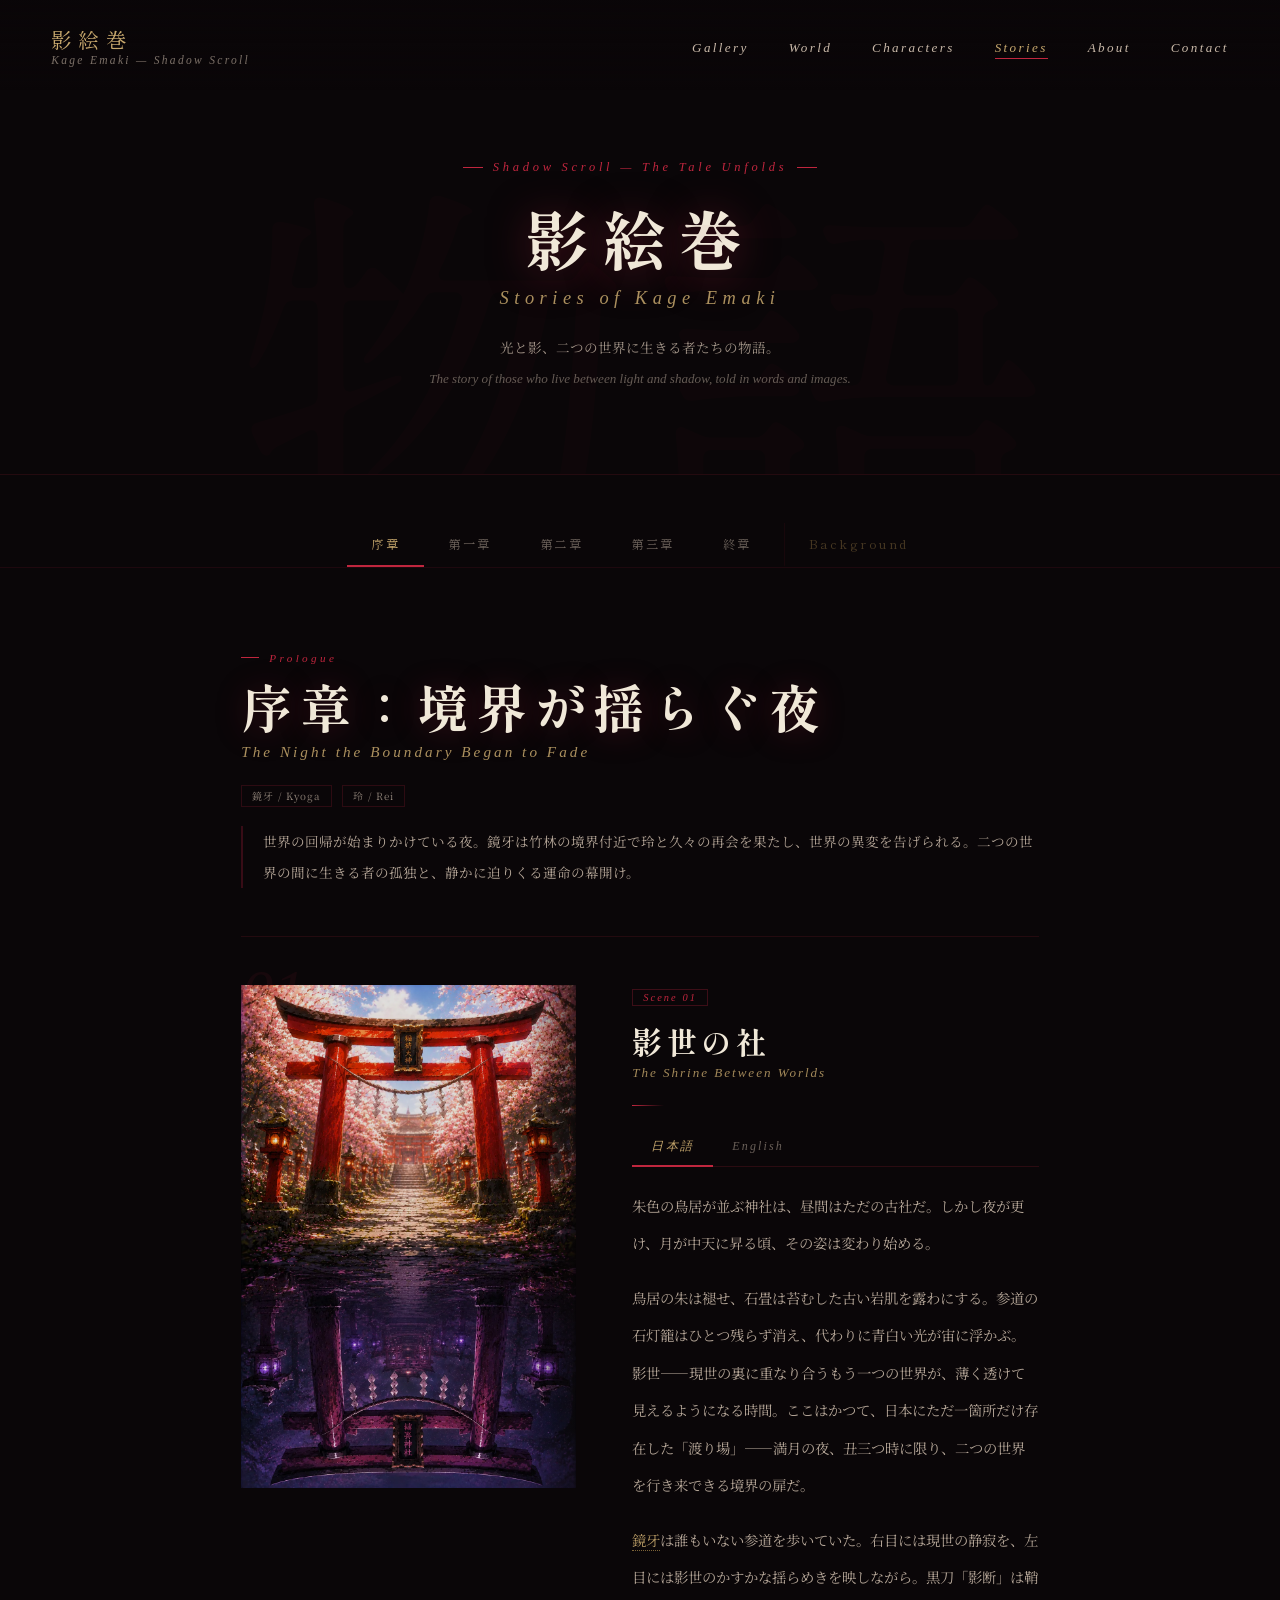
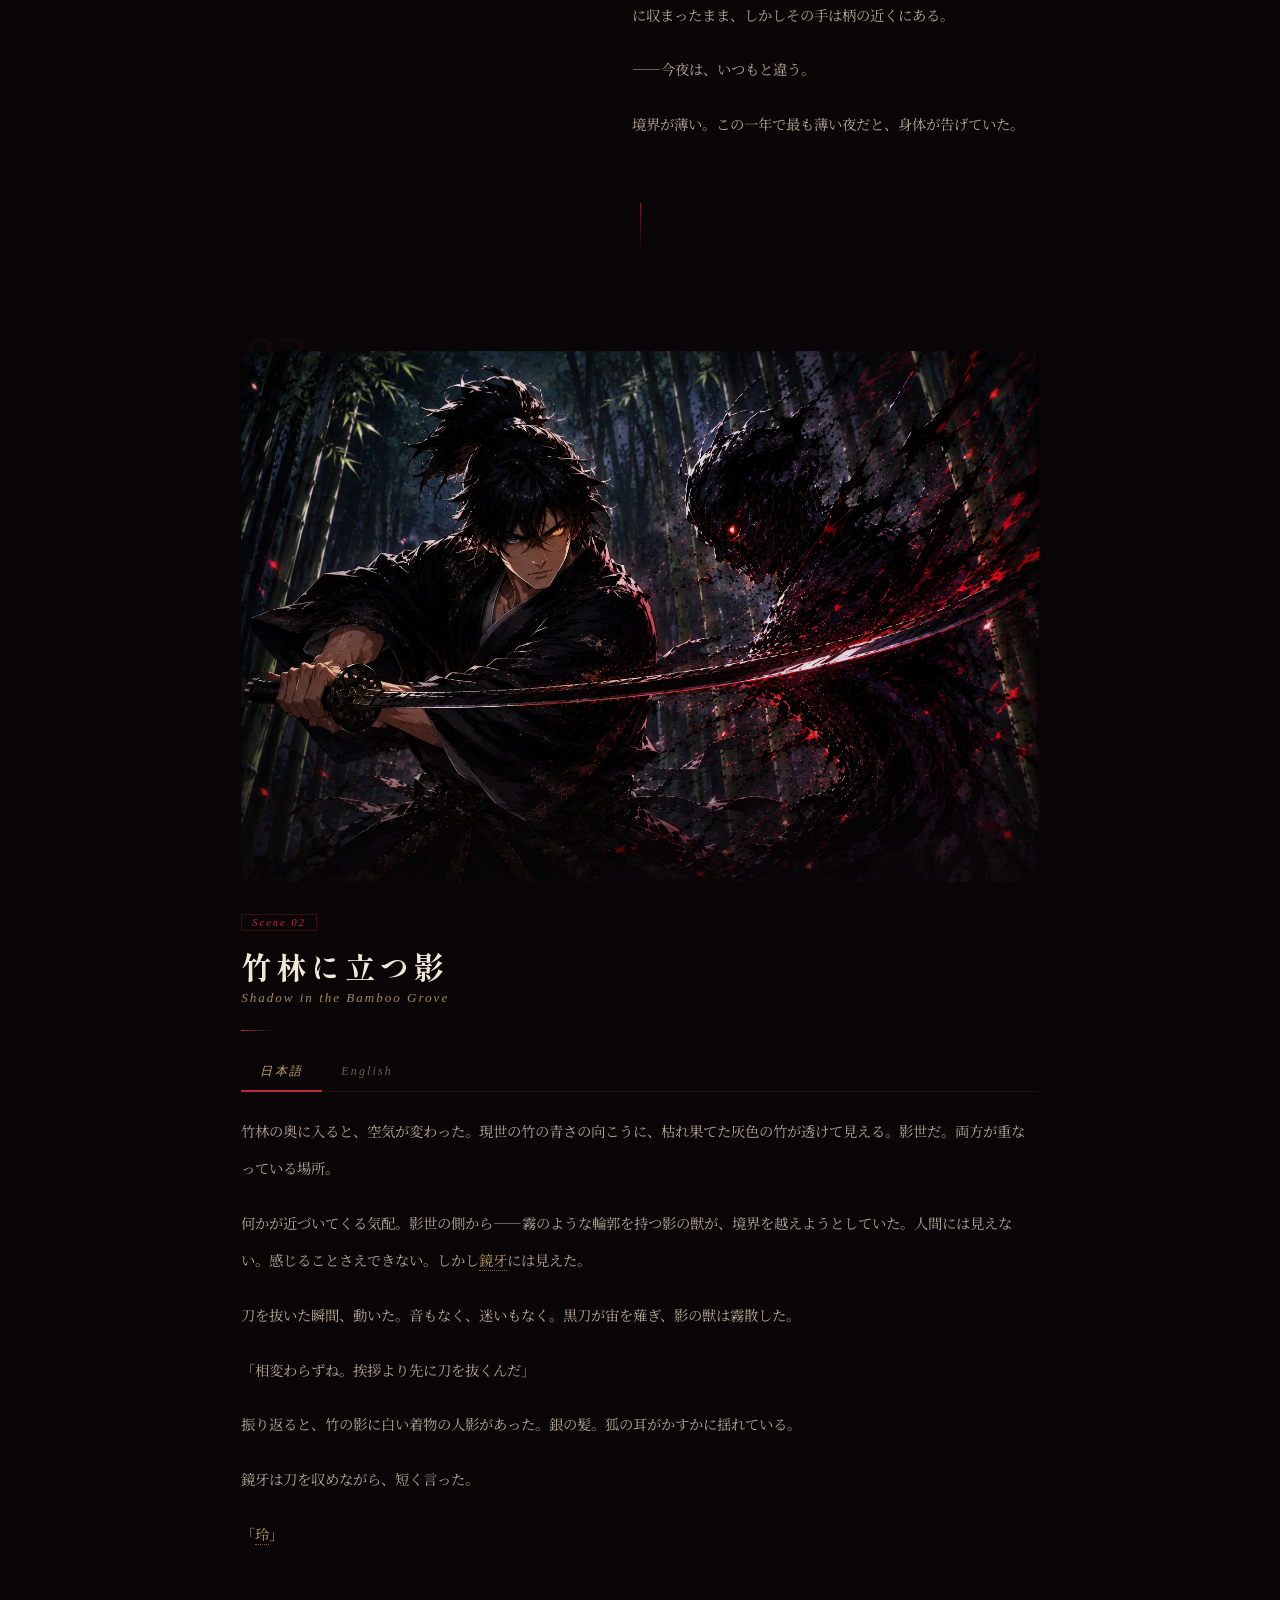
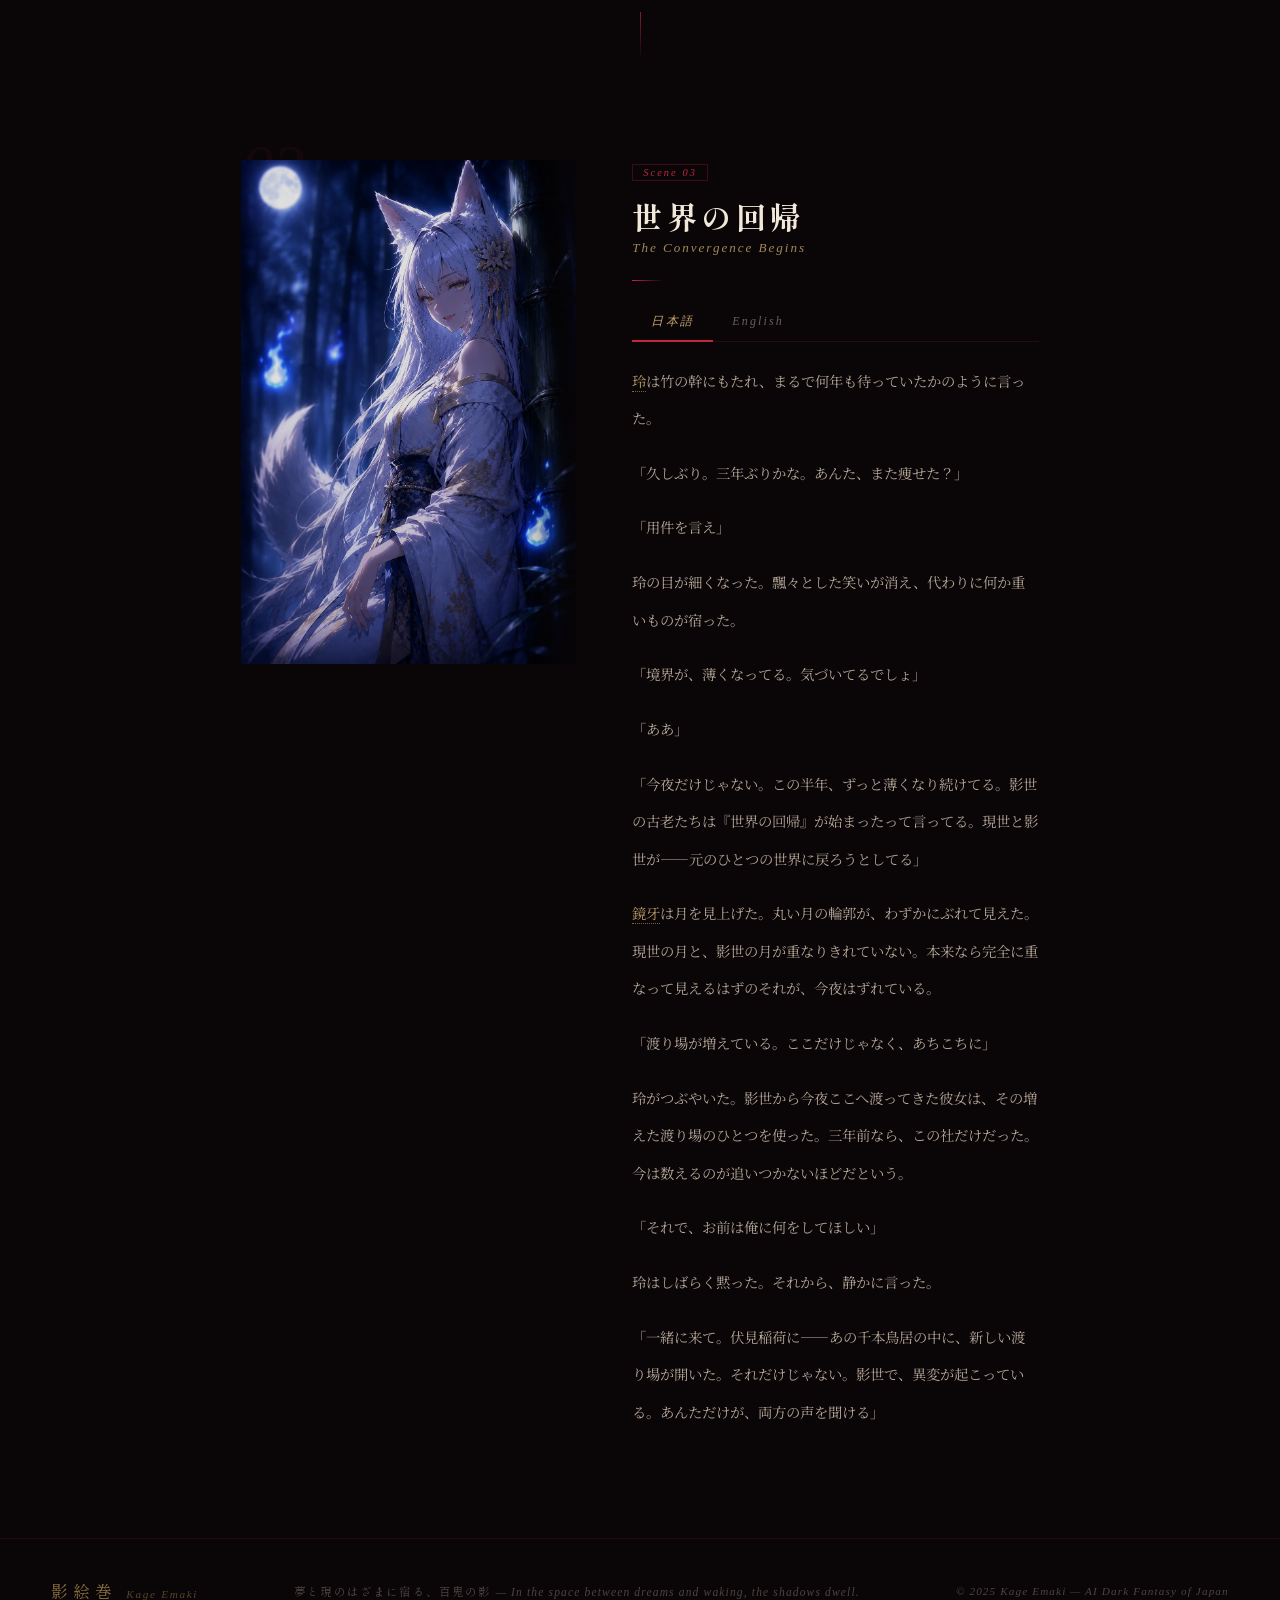
==== commit 5ef37ec9: "サイト改善: SEO・パフォーマンス・アクセシビリティ強化 - 外部リンクに rel=noopener noreferrer を追加 - favicon / theme-color / preload" ====
--- a/stories.html
+++ b/stories.html
@@ -1,6 +1,10 @@
 <!DOCTYPE html>
 <html lang="ja">
 <head>
+<meta charset="UTF-8">
+<meta name="viewport" content="width=device-width, initial-scale=1.0">
+<meta name="theme-color" content="#0a0608">
+<link rel="icon" type="image/png" href="images/favicon.png">
 <!-- Google tag (gtag.js) -->
 <script async src="https://www.googletagmanager.com/gtag/js?id=G-73RLKLP5KH"></script>
 <script>
@@ -9,8 +13,6 @@
   gtag('js', new Date());
   gtag('config', 'G-73RLKLP5KH');
 </script>
-<meta charset="UTF-8">
-<meta name="viewport" content="width=device-width, initial-scale=1.0">
 <title>物語 — Stories | 影絵巻 Kage Emaki</title>
 <meta name="description" content="影絵巻の物語。竹林の境界で始まる、鏡牙と玲の旅。序章から終章まで、日本語・英語で読める和風ダークファンタジー絵巻。">
 <!-- OGP -->
@@ -29,212 +31,7 @@
 <meta name="twitter:image" content="https://nichimasa.github.io/kage-emaki/images/prologue_shrine.png">
 <link rel="preconnect" href="https://fonts.googleapis.com">
 <link href="https://fonts.googleapis.com/css2?family=Noto+Serif+JP:wght@300;400;700&family=Shippori+Mincho+B1:wght@400;700&family=IM+Fell+English:ital@0;1&display=swap" rel="stylesheet">
-<style>
-*,*::before,*::after{box-sizing:border-box;margin:0;padding:0}
-:root{
-  --ink:#0a0608;
-  --deep:#110a0e;
-  --crimson:#8b1a2f;
-  --crimson-bright:#c0263e;
-  --gold:#c8a96e;
-  --gold-dim:#8a6e3e;
-  --ash:#b8a898;
-  --paper:#f0e8d8;
-}
-html{scroll-behavior:smooth}
-body{font-family:"Noto Serif JP",serif;background:var(--ink);color:var(--ash);overflow-x:hidden}
-
-/* ─── 花びら ─── */
-.petals-wrap{position:fixed;inset:0;pointer-events:none;overflow:hidden;z-index:10}
-.petal{position:absolute;width:6px;height:6px;background:var(--crimson);border-radius:50% 0 50% 0;opacity:0;animation:fall linear infinite}
-@keyframes fall{0%{opacity:0;transform:translateY(-20px) rotate(0deg)}10%{opacity:.5}90%{opacity:.2}100%{opacity:0;transform:translateY(100vh) rotate(720deg) translateX(60px)}}
-.petal:nth-child(1){left:7%;animation-duration:12s;animation-delay:0s}
-.petal:nth-child(2){left:19%;animation-duration:9s;animation-delay:2s;background:var(--gold-dim);width:4px;height:4px}
-.petal:nth-child(3){left:33%;animation-duration:14s;animation-delay:.5s}
-.petal:nth-child(4){left:48%;animation-duration:11s;animation-delay:3s;width:7px;height:7px}
-.petal:nth-child(5){left:60%;animation-duration:8s;animation-delay:1s;background:var(--gold-dim)}
-.petal:nth-child(6){left:72%;animation-duration:13s;animation-delay:4s;width:4px;height:4px}
-
-/* ─── ナビ ─── */
-nav{position:fixed;top:0;left:0;right:0;z-index:500;padding:1.5rem 4vw;display:flex;justify-content:space-between;align-items:center;background:linear-gradient(to bottom,rgba(10,6,8,.96) 0%,transparent 100%)}
-.nav-logo{font-family:"Shippori Mincho B1",serif;font-size:1.3rem;color:var(--gold);letter-spacing:.3em;text-decoration:none}
-.nav-logo span{font-family:"IM Fell English",serif;font-style:italic;font-size:.72rem;color:var(--ash);display:block;letter-spacing:.2em;opacity:.6}
-.nav-links{display:flex;gap:2.5rem;list-style:none}
-.nav-links a{font-family:"IM Fell English",serif;font-style:italic;font-size:.82rem;letter-spacing:.18em;color:var(--ash);text-decoration:none;transition:color .3s;position:relative}
-.nav-links a::after{content:"";position:absolute;bottom:-4px;left:0;right:100%;height:1px;background:var(--crimson-bright);transition:right .3s ease}
-.nav-links a:hover{color:var(--gold)}
-.nav-links a:hover::after{right:0}
-.nav-links a.active{color:var(--gold)}
-.nav-links a.active::after{right:0}
-
-/* ─── ページヘッダー ─── */
-.stories-hero{padding:10rem 4vw 5rem;text-align:center;position:relative;overflow:hidden;border-bottom:1px solid rgba(139,26,47,.2)}
-.stories-hero::before{content:"物語";position:absolute;left:50%;transform:translateX(-50%);top:50%;margin-top:-5rem;font-family:"Shippori Mincho B1",serif;font-size:26rem;color:var(--crimson);opacity:.03;line-height:1;pointer-events:none;white-space:nowrap}
-.stories-hero-eyebrow{font-family:"IM Fell English",serif;font-style:italic;font-size:.78rem;color:var(--crimson-bright);letter-spacing:.3em;margin-bottom:1rem;display:flex;align-items:center;justify-content:center;gap:10px}
-.stories-hero-eyebrow::before,.stories-hero-eyebrow::after{content:"";width:20px;height:1px;background:var(--crimson-bright)}
-.stories-hero h1{font-family:"Shippori Mincho B1",serif;font-size:clamp(2.5rem,5vw,5rem);color:var(--paper);letter-spacing:.2em;margin-bottom:.3rem;text-shadow:0 4px 40px rgba(139,26,47,.6)}
-.stories-hero-en{font-family:"IM Fell English",serif;font-style:italic;font-size:clamp(.9rem,1.5vw,1.15rem);color:var(--gold);letter-spacing:.3em;opacity:.85;margin-bottom:1.5rem}
-.stories-hero-desc{font-size:.85rem;color:var(--ash);line-height:2.2;opacity:.8;max-width:560px;margin:0 auto}
-
-/* ─── 章一覧 ─── */
-.chapters-nav{display:flex;justify-content:center;gap:0;padding:3rem 4vw 0;flex-wrap:wrap;border-bottom:1px solid rgba(139,26,47,.15)}
-.chap-tab{font-family:"Shippori Mincho B1",serif;font-size:.78rem;color:var(--ash);letter-spacing:.2em;padding:.75rem 1.5rem;cursor:pointer;border:none;background:transparent;border-bottom:2px solid transparent;transition:all .3s;opacity:.5;white-space:nowrap}
-.chap-tab:hover{opacity:.85;color:var(--paper)}
-.chap-tab.active{color:var(--gold);border-bottom-color:var(--crimson-bright);opacity:1}
-
-/* ─── メインコンテンツ ─── */
-.stories-main{max-width:900px;margin:0 auto;padding:0 4vw 8rem}
-
-/* ─── 章パネル ─── */
-.chapter-panel{display:none;animation:fadeIn .5s ease}
-.chapter-panel.active{display:block}
-@keyframes fadeIn{from{opacity:0;transform:translateY(12px)}to{opacity:1;transform:translateY(0)}}
-
-/* ─── 章ヘッダー ─── */
-.chapter-header{padding:4rem 0 3rem;border-bottom:1px solid rgba(139,26,47,.2);margin-bottom:3rem}
-.chapter-label{font-family:"IM Fell English",serif;font-style:italic;font-size:.7rem;color:var(--crimson-bright);letter-spacing:.3em;margin-bottom:.8rem;display:flex;align-items:center;gap:10px}
-.chapter-label::before{content:"";width:18px;height:1px;background:var(--crimson-bright)}
-.chapter-title-jp{font-family:"Shippori Mincho B1",serif;font-size:clamp(2rem,4vw,3.2rem);color:var(--paper);letter-spacing:.15em;line-height:1.2;margin-bottom:.3rem;text-shadow:0 2px 30px rgba(139,26,47,.4)}
-.chapter-title-en{font-family:"IM Fell English",serif;font-style:italic;font-size:.95rem;color:var(--gold);letter-spacing:.2em;opacity:.85;margin-bottom:1.5rem}
-.chapter-chars{display:flex;gap:.6rem;flex-wrap:wrap;margin-bottom:1.2rem}
-.chapter-char-tag{font-size:.62rem;padding:3px 10px;border:1px solid rgba(139,26,47,.4);color:var(--ash);letter-spacing:.1em;opacity:.7}
-.chapter-synopsis{font-size:.85rem;color:var(--ash);line-height:2.3;border-left:2px solid rgba(139,26,47,.4);padding-left:1.25rem;opacity:.9}
-
-/* ─── 場面カード ─── */
-.scene-list{display:flex;flex-direction:column;gap:5rem}
-.scene{position:relative}
-.scene-num{font-family:"IM Fell English",serif;font-style:italic;font-size:4rem;color:var(--crimson);opacity:.1;position:absolute;top:-1.5rem;left:0;line-height:1;pointer-events:none;user-select:none;z-index:0}
-
-/* 2カラムレイアウト（縦長画像あり） */
-.scene-with-img{display:grid;grid-template-columns:42% 1fr;gap:3.5rem;align-items:start}
-.scene-with-img .scene-img-wrap{position:sticky;top:5.5rem;width:100%;margin-bottom:0}
-.scene-content{padding-top:.25rem}
-
-/* 画像ラッパー（縦長・全体表示） */
-.scene-img-wrap{width:100%;position:relative;overflow:hidden;background:#1a0f14}
-.scene-img-wrap img{width:100%;height:auto;display:block;filter:brightness(.88) saturate(1.1);transition:filter .5s}
-.scene-img-wrap:hover img{filter:brightness(.95) saturate(1.2)}
-.scene-img-wrap::after{content:"";position:absolute;inset:0;background:linear-gradient(to right,transparent 85%,rgba(10,6,8,.6) 100%);pointer-events:none}
-
-/* 横長画像（上に配置・テキスト下） */
-.scene-img-wide{margin-bottom:2rem}
-.scene-img-wide img{width:100%;height:auto;display:block}
-.scene-img-wide::after{background:linear-gradient(to bottom,transparent 70%,rgba(10,6,8,.7) 100%)}
-
-/* 画像なし（横長プレースホルダー） */
-.scene-img-placeholder{width:100%;aspect-ratio:16/9;background:linear-gradient(135deg,#1a0f14 0%,#2a1520 50%,#1a0f14 100%);display:flex;align-items:center;justify-content:center;margin-bottom:2rem;position:relative;overflow:hidden}
-.scene-img-placeholder{width:100%;aspect-ratio:16/9;background:linear-gradient(135deg,#1a0f14 0%,#2a1520 50%,#1a0f14 100%);display:flex;align-items:center;justify-content:center;margin-bottom:2rem;position:relative;overflow:hidden}
-.scene-img-placeholder::before{content:"";position:absolute;inset:0;background:radial-gradient(ellipse at center,rgba(139,26,47,.15) 0%,transparent 70%)}
-.scene-img-placeholder-text{font-family:"Shippori Mincho B1",serif;font-size:1.2rem;color:var(--crimson);opacity:.3;letter-spacing:.3em;text-align:center}
-.scene-img-placeholder-en{font-family:"IM Fell English",serif;font-style:italic;font-size:.7rem;color:var(--ash);opacity:.2;letter-spacing:.2em;display:block;margin-top:.4rem}
-.scene-meta{display:flex;align-items:center;gap:1rem;margin-bottom:1rem}
-.scene-label{font-family:"IM Fell English",serif;font-style:italic;font-size:.65rem;color:var(--crimson-bright);letter-spacing:.2em;border:1px solid rgba(139,26,47,.4);padding:2px 10px}
-.scene-title-jp{font-family:"Shippori Mincho B1",serif;font-size:clamp(1.3rem,2.5vw,1.9rem);color:var(--paper);letter-spacing:.15em;margin-bottom:.2rem;line-height:1.3}
-.scene-title-en{font-family:"IM Fell English",serif;font-style:italic;font-size:.82rem;color:var(--gold);letter-spacing:.15em;opacity:.8;margin-bottom:1.5rem}
-.scene-divider{width:32px;height:1px;background:linear-gradient(to right,var(--crimson-bright),transparent);margin-bottom:1.5rem}
-
-/* ─── 言語タブ ─── */
-.lang-tabs{display:flex;margin-bottom:1.25rem;border-bottom:1px solid rgba(139,26,47,.25)}
-.lang-tab{font-family:"IM Fell English",serif;font-style:italic;font-size:.75rem;letter-spacing:.18em;color:var(--ash);padding:.5rem 1.2rem .6rem;cursor:pointer;border:none;background:transparent;border-bottom:2px solid transparent;margin-bottom:-1px;transition:all .3s;opacity:.5}
-.lang-tab:hover{opacity:.8;color:var(--paper)}
-.lang-tab.active{color:var(--gold);border-bottom-color:var(--crimson-bright);opacity:1}
-.story-panel{display:none}
-.story-panel.active{display:block}
-.scene-story{font-size:.9rem;color:var(--ash);line-height:2.6;opacity:.9}
-.scene-story.en{font-family:"IM Fell English",serif;font-size:.87rem;line-height:2.3;font-style:italic}
-.scene-story p{margin-bottom:1.2em}
-.scene-story p:last-child{margin-bottom:0}
-
-/* ─── Backgroundリンク ─── */
-.bg-link{color:var(--gold);border-bottom:1px dotted var(--gold-dim);cursor:pointer;transition:color .2s,border-color .2s;position:relative;white-space:nowrap}
-.bg-link:hover{color:var(--paper);border-color:var(--gold)}
-.bg-link::after{content:"▶ 背景譚";position:absolute;bottom:calc(100% + 6px);left:50%;transform:translateX(-50%);background:rgba(17,10,14,.95);border:1px solid rgba(200,169,110,.3);color:var(--gold);font-size:.58rem;letter-spacing:.12em;padding:3px 10px;white-space:nowrap;pointer-events:none;opacity:0;transition:opacity .2s;font-family:"IM Fell English",serif;font-style:italic}
-.bg-link:hover::after{opacity:1}
-@keyframes bgPulse{0%{box-shadow:0 0 0 0 rgba(200,169,110,.4)}70%{box-shadow:0 0 0 12px rgba(200,169,110,0)}100%{box-shadow:0 0 0 0 rgba(200,169,110,0)}}
-.bg-highlight{animation:bgPulse .8s ease 2;background:rgba(200,169,110,.06);outline:1px solid rgba(200,169,110,.2)}
-
-/* ─── 未公開場面 ─── */
-.scene-coming{border:1px solid rgba(139,26,47,.2);padding:3rem;text-align:center;background:rgba(139,26,47,.02)}
-.scene-coming-jp{font-family:"Shippori Mincho B1",serif;font-size:1rem;color:var(--ash);letter-spacing:.2em;opacity:.4;margin-bottom:.4rem}
-.scene-coming-en{font-family:"IM Fell English",serif;font-style:italic;font-size:.75rem;color:var(--ash);letter-spacing:.18em;opacity:.25}
-
-/* ─── 章区切り線 ─── */
-.scene-separator{width:1px;height:3rem;background:linear-gradient(to bottom,var(--crimson),transparent);margin:0 auto}
-
-/* ─── フッター ─── */
-footer{background:var(--ink);border-top:1px solid rgba(139,26,47,.2);padding:2.5rem 4vw;display:flex;justify-content:space-between;align-items:center}
-.footer-logo{font-family:"Shippori Mincho B1",serif;color:var(--gold-dim);font-size:1.05rem;letter-spacing:.3em}
-.footer-tagline{font-family:"Shippori Mincho B1",serif;font-size:.72rem;color:var(--ash);opacity:.35;letter-spacing:.1em;text-align:center}
-.footer-copy{font-family:"IM Fell English",serif;font-style:italic;font-size:.7rem;color:var(--ash);opacity:.35;letter-spacing:.1em}
-
-/* ─── ストーリーに戻るボタン ─── */
-.bg-return-wrap{margin-bottom:1.5rem}
-.bg-return-btn{font-family:"Shippori Mincho B1",serif;font-size:.75rem;color:var(--paper);background:rgba(139,26,47,.55);border:1px solid var(--crimson-bright);padding:.55rem 1.4rem;cursor:pointer;letter-spacing:.18em;transition:all .3s;display:inline-flex;align-items:center;gap:.7rem}
-.bg-return-btn::before{content:"←";font-family:"IM Fell English",serif;font-style:normal;font-size:.9rem;color:var(--gold)}
-.bg-return-btn:hover{background:rgba(192,38,62,.7);border-color:var(--gold);color:var(--paper)}
-
-/* ─── Backgroundタブ専用スタイル ─── */
-.chap-tab-bg{border-left:1px solid rgba(139,26,47,.2);margin-left:.5rem;color:var(--gold-dim)}
-.chap-tab-bg.active{color:var(--gold);border-bottom-color:var(--gold)}
-
-.bg-section{margin-bottom:5rem}
-.bg-section-label{font-family:"IM Fell English",serif;font-style:italic;font-size:.68rem;color:var(--gold);letter-spacing:.3em;margin-bottom:.6rem;display:flex;align-items:center;gap:10px;opacity:.8}
-.bg-section-label::before{content:"";width:14px;height:1px;background:var(--gold)}
-.bg-character-header{display:flex;align-items:center;gap:1.5rem;margin-bottom:2.5rem;padding-bottom:1.5rem;border-bottom:1px solid rgba(139,26,47,.2)}
-.bg-character-badge{font-family:"Shippori Mincho B1",serif;font-size:2.2rem;color:var(--paper);letter-spacing:.2em;text-shadow:0 2px 20px rgba(139,26,47,.5)}
-.bg-character-info{flex:1}
-.bg-character-name-en{font-family:"IM Fell English",serif;font-style:italic;font-size:.85rem;color:var(--gold);letter-spacing:.2em;opacity:.85;margin-bottom:.3rem}
-.bg-character-tags{display:flex;gap:.5rem;flex-wrap:wrap;margin-bottom:.5rem}
-.bg-character-tag{font-size:.6rem;padding:2px 10px;border:1px solid rgba(139,26,47,.4);color:var(--ash);letter-spacing:.1em;opacity:.7}
-.bg-character-quote{font-family:"Shippori Mincho B1",serif;font-size:.82rem;color:var(--gold-dim);letter-spacing:.12em;line-height:1.8;border-left:2px solid rgba(139,26,47,.35);padding-left:1rem;font-style:normal}
-
-/* ─── レスポンシブ ─── */
-@media(max-width:860px){
-  .scene-with-img{grid-template-columns:1fr;gap:2rem}
-  .scene-with-img .scene-img-wrap{position:static;max-width:480px;margin:0 auto}
-  .scene-img-wrap::after{background:linear-gradient(to bottom,transparent 80%,rgba(10,6,8,.6) 100%)}
-}
-@media(max-width:600px){
-  nav{padding:1rem 1.5rem}
-  .nav-logo span{display:none}
-  .nav-links{gap:1.2rem}
-  .nav-links a{font-size:.75rem;letter-spacing:.08em}
-  /* 章タブ：横スクロールで溢れを防ぐ */
-  .chapters-nav{
-    flex-wrap:nowrap;
-    overflow-x:auto;
-    justify-content:flex-start;
-    padding:1.5rem 3vw 0;
-    -webkit-overflow-scrolling:touch;
-    scrollbar-width:none;
-  }
-  .chapters-nav::-webkit-scrollbar{display:none}
-  .chap-tab{font-size:.7rem;padding:.6rem .9rem;white-space:nowrap;flex-shrink:0}
-  .stories-hero{padding:7rem 4vw 2.5rem}
-  .stories-hero h1{font-size:2.4rem}
-  .stories-main{padding:0 3vw 6rem}
-  .chapter-header{padding:2.5rem 0 2rem}
-  .chapter-title-jp{font-size:1.8rem}
-  .scene-num{font-size:2.5rem}
-  .scene-title-jp{font-size:1.3rem}
-  .scene-story{font-size:.83rem;line-height:2.2}
-  .lang-tabs{gap:.6rem}
-  .lang-tab{font-size:.68rem;padding:.4rem .9rem}
-  .bg-section-label{font-size:.65rem;letter-spacing:.15em}
-  .bg-return-btn{font-size:.72rem;padding:.5rem 1.2rem}
-  footer{flex-direction:column;gap:1rem;text-align:center;padding:2rem 4vw}
-  .footer-tagline{display:none}
-}
-@media(max-width:400px){
-  .nav-links{gap:.8rem}
-  .nav-links a{font-size:.7rem}
-  .chap-tab{font-size:.65rem;padding:.55rem .75rem}
-  .scene-with-img .scene-img-wrap{max-width:100%}
-}
-
-.reveal{opacity:0;transform:translateY(20px);transition:opacity .8s ease,transform .8s ease}
-.reveal.visible{opacity:1;transform:translateY(0)}
-</style>
+<link rel="stylesheet" href="css/style.css">
 </head>
 <body>
 
@@ -296,7 +93,10 @@
       <div class="scene scene-with-img reveal">
         <div class="scene-num">01</div>
         <div class="scene-img-wrap">
-          <img src="images/prologue_shrine.png" alt="影世の社 — The Shrine Between Worlds" loading="lazy">
+          <picture>
+            <source srcset="images/prologue_shrine.webp" type="image/webp">
+            <img src="images/prologue_shrine.png" alt="影世の社 — The Shrine Between Worlds" loading="lazy">
+          </picture>
         </div>
         <div class="scene-content">
           <div class="scene-meta">
@@ -336,7 +136,10 @@
       <div class="scene reveal">
         <div class="scene-num">02</div>
         <div class="scene-img-wrap scene-img-wide">
-          <img src="images/prologue_kyoga_bamboo.png" alt="竹林に立つ影 — Shadow in the Bamboo Grove" loading="lazy">
+          <picture>
+            <source srcset="images/prologue_kyoga_bamboo.webp" type="image/webp">
+            <img src="images/prologue_kyoga_bamboo.png" alt="竹林に立つ影 — Shadow in the Bamboo Grove" loading="lazy">
+          </picture>
         </div>
         <div class="scene-meta">
           <span class="scene-label">Scene 02</span>
@@ -378,7 +181,10 @@
       <div class="scene scene-with-img reveal">
         <div class="scene-num">03</div>
         <div class="scene-img-wrap">
-          <img src="images/prologue_rei_convergence.png" alt="世界の回帰 — The Convergence Begins" loading="lazy">
+          <picture>
+            <source srcset="images/prologue_rei_convergence.webp" type="image/webp">
+            <img src="images/prologue_rei_convergence.png" alt="世界の回帰 — The Convergence Begins" loading="lazy">
+          </picture>
         </div>
         <div class="scene-content">
         <div class="scene-meta">
@@ -453,7 +259,10 @@
       <div class="scene scene-with-img reveal">
         <div class="scene-num">01</div>
         <div class="scene-img-wrap">
-          <img src="images/chapter1_arrival.png" alt="千本鳥居の夜 — The Night of the Thousand Torii" loading="lazy">
+          <picture>
+            <source srcset="images/chapter1_arrival.webp" type="image/webp">
+            <img src="images/chapter1_arrival.png" alt="千本鳥居の夜 — The Night of the Thousand Torii" loading="lazy">
+          </picture>
         </div>
         <div class="scene-content">
           <div class="scene-meta">
@@ -566,7 +375,10 @@
       <div class="scene scene-with-img reveal">
         <div class="scene-num">03</div>
         <div class="scene-img-wrap">
-          <img src="images/chapter1_souma.png" alt="蒼馬 — Souma" loading="lazy">
+          <picture>
+            <source srcset="images/chapter1_souma.webp" type="image/webp">
+            <img src="images/chapter1_souma.png" alt="蒼馬 — Souma" loading="lazy">
+          </picture>
         </div>
         <div class="scene-content">
           <div class="scene-meta">
@@ -758,7 +570,10 @@
 
       <div class="scene scene-with-img">
         <div class="scene-img-wrap">
-          <img src="images/img15.png" alt="竹林の求道者 — The Seeker" loading="lazy">
+          <picture>
+            <source srcset="images/img15.webp" type="image/webp">
+            <img src="images/img15.png" alt="竹林の求道者 — The Seeker" loading="lazy">
+          </picture>
         </div>
         <div class="scene-content">
           <div class="scene-meta">
@@ -823,7 +638,10 @@
 
       <div class="scene scene-with-img">
         <div class="scene-img-wrap">
-          <img src="images/bg_rei_daily.png" alt="影世の縁側 — Rei in the Shadow World" loading="lazy">
+          <picture>
+            <source srcset="images/bg_rei_daily.webp" type="image/webp">
+            <img src="images/bg_rei_daily.png" alt="影世の縁側 — Rei in the Shadow World" loading="lazy">
+          </picture>
         </div>
         <div class="scene-content">
           <div class="scene-meta">
@@ -889,7 +707,10 @@
         </div>
         <div class="scene-divider"></div>
         <div class="scene-img-wrap scene-img-wide" style="margin-bottom:1.5rem">
-          <img src="images/bg_world_utsushiyo.png" alt="現世 — The World of Light" loading="lazy">
+          <picture>
+            <source srcset="images/bg_world_utsushiyo.webp" type="image/webp">
+            <img src="images/bg_world_utsushiyo.png" alt="現世 — The World of Light" loading="lazy">
+          </picture>
         </div>
         <div class="lang-tabs">
           <button class="lang-tab active" data-lang="jp">日本語</button>
@@ -920,7 +741,10 @@
         <p class="scene-title-en">Kageyo — The World of Shadow</p>
         <div class="scene-divider"></div>
         <div class="scene-img-wrap scene-img-wide" style="margin-bottom:1.5rem">
-          <img src="images/bg_world_kageyo.png" alt="影世 — The World of Shadow" loading="lazy">
+          <picture>
+            <source srcset="images/bg_world_kageyo.webp" type="image/webp">
+            <img src="images/bg_world_kageyo.png" alt="影世 — The World of Shadow" loading="lazy">
+          </picture>
         </div>
         <div class="lang-tabs">
           <button class="lang-tab active" data-lang="jp">日本語</button>
@@ -947,7 +771,10 @@
       <!-- World 03 : 境界 (縦長・2カラム) -->
       <div class="scene scene-with-img reveal">
         <div class="scene-img-wrap">
-          <img src="images/bg_world_sakai.png" alt="境界 — The Boundary" loading="lazy">
+          <picture>
+            <source srcset="images/bg_world_sakai.webp" type="image/webp">
+            <img src="images/bg_world_sakai.png" alt="境界 — The Boundary" loading="lazy">
+          </picture>
         </div>
         <div class="scene-content">
           <div class="scene-meta"><span class="scene-label">World 03</span></div>
--- a/css/style.css
+++ b/css/style.css
@@ -0,0 +1,474 @@
+/* ═══════════════════════════════════════════
+   共通スタイル（全ページ共通）
+   ═══════════════════════════════════════════ */
+*,*::before,*::after{box-sizing:border-box;margin:0;padding:0}
+:root{
+  --ink:#0a0608;
+  --deep:#110a0e;
+  --crimson:#8b1a2f;
+  --crimson-bright:#c0263e;
+  --gold:#c8a96e;
+  --gold-dim:#8a6e3e;
+  --ash:#c8b8a8;
+  --paper:#f0e8d8;
+}
+html{scroll-behavior:smooth}
+body{font-family:"Noto Serif JP",serif;background:var(--ink);color:var(--ash);overflow-x:hidden}
+
+/* ─── 花びら ─── */
+.petals-wrap{position:fixed;inset:0;pointer-events:none;overflow:hidden;z-index:10}
+.petal{position:absolute;width:6px;height:6px;background:var(--crimson);border-radius:50% 0 50% 0;opacity:0;animation:fall linear infinite}
+@keyframes fall{0%{opacity:0;transform:translateY(-20px) rotate(0deg)}10%{opacity:.5}90%{opacity:.2}100%{opacity:0;transform:translateY(100vh) rotate(720deg) translateX(60px)}}
+.petal:nth-child(1){left:7%;animation-duration:12s;animation-delay:0s}
+.petal:nth-child(2){left:19%;animation-duration:9s;animation-delay:2s;background:var(--gold-dim);width:4px;height:4px}
+.petal:nth-child(3){left:33%;animation-duration:14s;animation-delay:.5s}
+.petal:nth-child(4){left:48%;animation-duration:11s;animation-delay:3s;width:7px;height:7px}
+.petal:nth-child(5){left:60%;animation-duration:8s;animation-delay:1s;background:var(--gold-dim)}
+.petal:nth-child(6){left:72%;animation-duration:13s;animation-delay:4s;width:4px;height:4px}
+.petal:nth-child(7){left:84%;animation-duration:10s;animation-delay:1.5s}
+.petal:nth-child(8){left:92%;animation-duration:15s;animation-delay:.8s;background:var(--gold-dim)}
+.petal:nth-child(9){left:26%;animation-duration:11s;animation-delay:5s}
+.petal:nth-child(10){left:55%;animation-duration:9s;animation-delay:6s}
+
+/* ─── ナビ ─── */
+nav{position:fixed;top:0;left:0;right:0;z-index:500;padding:1.5rem 4vw;display:flex;justify-content:space-between;align-items:center;background:linear-gradient(to bottom,rgba(10,6,8,.96) 0%,transparent 100%)}
+.nav-logo{font-family:"Shippori Mincho B1",serif;font-size:1.3rem;color:var(--gold);letter-spacing:.3em;text-decoration:none}
+.nav-logo span{font-family:"IM Fell English",serif;font-style:italic;font-size:.72rem;color:var(--ash);display:block;letter-spacing:.2em;opacity:.6}
+.nav-links{display:flex;gap:2.5rem;list-style:none}
+.nav-links a{font-family:"IM Fell English",serif;font-style:italic;font-size:.82rem;letter-spacing:.18em;color:var(--ash);text-decoration:none;transition:color .3s;position:relative}
+.nav-links a::after{content:"";position:absolute;bottom:-4px;left:0;right:100%;height:1px;background:var(--crimson-bright);transition:right .3s ease}
+.nav-links a:hover{color:var(--gold)}
+.nav-links a:hover::after{right:0}
+.nav-links a.active{color:var(--gold)}
+.nav-links a.active::after{right:0}
+
+/* ─── reveal アニメーション ─── */
+.reveal{opacity:0;transform:translateY(26px);transition:opacity .9s ease,transform .9s ease}
+.reveal.visible{opacity:1;transform:translateY(0)}
+
+/* ─── フッター ─── */
+footer{background:var(--ink);border-top:1px solid rgba(139,26,47,.2);padding:2.5rem 4vw;display:flex;justify-content:space-between;align-items:center}
+.footer-logo{font-family:"Shippori Mincho B1",serif;color:var(--gold-dim);font-size:1.05rem;letter-spacing:.3em}
+.footer-tagline{font-family:"Shippori Mincho B1",serif;font-size:.72rem;color:var(--ash);opacity:.35;letter-spacing:.1em;text-align:center}
+.footer-copy{font-family:"IM Fell English",serif;font-style:italic;font-size:.7rem;color:var(--ash);opacity:.35;letter-spacing:.1em}
+
+@media(max-width:600px){
+  nav{padding:1rem 1.5rem}
+  .nav-logo span{display:none}
+  .nav-links{gap:1.2rem}
+  .nav-links a{font-size:.75rem;letter-spacing:.08em}
+}
+@media(max-width:400px){
+  .nav-links{gap:.8rem}
+  .nav-links a{font-size:.7rem}
+}
+
+/* ═══════════════════════════════════════════
+   index.html 専用スタイル
+   ═══════════════════════════════════════════ */
+.hero{min-height:110vh;position:relative;overflow:hidden;display:flex;align-items:center;justify-content:center}
+.hero-poster{position:absolute;inset:0;z-index:0}
+.hero-poster img{width:100%;height:100%;object-fit:cover;object-position:center 20%;display:block;animation:heroPulse 18s ease-in-out infinite alternate}
+@keyframes heroPulse{from{transform:scale(1);filter:brightness(.75) saturate(1.1)}to{transform:scale(1.06);filter:brightness(.82) saturate(1.2)}}
+.hero-poster::after{content:"";position:absolute;inset:0;background:linear-gradient(to bottom,rgba(10,6,8,.3) 0%,rgba(10,6,8,.15) 40%,rgba(10,6,8,.7) 80%,rgba(10,6,8,.95) 100%);pointer-events:none}
+.hero-panel{position:relative;z-index:2;display:flex;flex-direction:column;align-items:center;justify-content:center;text-align:center;padding:12rem 4vw 8rem;width:100%;max-width:900px;margin:0 auto}
+.hero-panel::before{content:"影";position:absolute;left:50%;transform:translateX(-50%);bottom:-4rem;font-family:"Shippori Mincho B1",serif;font-size:30rem;color:var(--crimson);opacity:.04;line-height:1;pointer-events:none;z-index:-1}
+@keyframes fadeUp{from{opacity:0;transform:translateY(24px)}to{opacity:1;transform:translateY(0)}}
+.hero-eyebrow{font-family:"IM Fell English",serif;font-style:italic;font-size:.78rem;color:var(--crimson-bright);letter-spacing:.25em;margin-bottom:1.2rem;display:flex;align-items:center;justify-content:center;gap:10px;animation:fadeUp 1.2s .3s ease both}
+.hero-eyebrow::before{content:"";width:20px;height:1px;background:var(--crimson-bright)}
+.hero-title-jp{font-family:"Shippori Mincho B1",serif;font-size:clamp(3.5rem,7vw,8rem);color:var(--paper);letter-spacing:.15em;line-height:1.1;text-shadow:0 4px 60px rgba(139,26,47,.8),0 0 120px rgba(139,26,47,.3);margin-bottom:.3rem;animation:fadeUp 1.2s .4s ease both}
+.hero-title-en{font-family:"IM Fell English",serif;font-style:italic;font-size:clamp(1rem,1.8vw,1.4rem);color:var(--gold);letter-spacing:.3em;margin-bottom:2rem;animation:fadeUp 1.2s .5s ease both;opacity:.9;text-shadow:0 2px 20px rgba(0,0,0,.8)}
+.hero-divider{width:80px;height:1px;background:linear-gradient(to right,transparent,var(--crimson-bright),transparent);margin:0 auto 1.75rem;animation:fadeUp 1.2s .55s ease both}
+.hero-desc-jp{font-size:.92rem;color:var(--paper);line-height:2.2;opacity:.95;margin-bottom:.6rem;animation:fadeUp 1.2s .6s ease both;text-shadow:0 2px 12px rgba(0,0,0,.9)}
+.hero-desc-en{font-family:"IM Fell English",serif;font-size:.85rem;color:var(--ash);line-height:1.9;opacity:.7;margin-bottom:2.5rem;font-style:italic;animation:fadeUp 1.2s .65s ease both;text-shadow:0 2px 12px rgba(0,0,0,.9)}
+.hero-cta{display:inline-block;border:1px solid var(--crimson);color:var(--paper);text-decoration:none;padding:13px 32px;font-family:"IM Fell English",serif;font-style:italic;font-size:.85rem;letter-spacing:.2em;transition:all .4s;position:relative;overflow:hidden;animation:fadeUp 1.2s .7s ease both;align-self:center}
+.hero-cta::before{content:"";position:absolute;inset:0;background:var(--crimson);transform:translateX(-101%);transition:transform .4s ease;z-index:-1}
+.hero-cta:hover::before{transform:translateX(0)}.hero-cta:hover{border-color:var(--crimson-bright)}
+.hero-featured{position:absolute;bottom:2.5rem;left:50%;transform:translateX(-50%);display:flex;align-items:center;gap:1rem;animation:fadeUp 1.2s .9s ease both;white-space:nowrap}
+.hero-featured-line{width:30px;height:1px;background:var(--crimson-bright)}
+.hero-featured-text{font-family:"IM Fell English",serif;font-style:italic;font-size:.68rem;color:var(--ash);letter-spacing:.2em;opacity:.6}
+
+.gallery-teaser-section{background:var(--ink);padding:7rem 4vw;text-align:center;border-bottom:1px solid rgba(139,26,47,.15)}
+.gallery-teaser-inner{max-width:600px;margin:0 auto}
+.gallery-teaser-desc{font-family:"Noto Serif JP",serif;font-size:.83rem;color:var(--ash);line-height:2.4;margin-top:1.25rem;opacity:.7}
+.section-label{font-family:"IM Fell English",serif;font-style:italic;font-size:.7rem;letter-spacing:.3em;color:var(--crimson-bright);margin-bottom:.5rem;display:flex;align-items:center;gap:10px}
+.section-label::before{content:"";width:18px;height:1px;background:var(--crimson-bright)}
+.section-title-jp{font-family:"Shippori Mincho B1",serif;font-size:clamp(1.8rem,3.5vw,3rem);color:var(--paper);letter-spacing:.12em;line-height:1.2}
+.section-title-en{font-family:"IM Fell English",serif;font-style:italic;font-size:.85rem;color:var(--gold-dim);letter-spacing:.2em;margin-top:.2rem;opacity:.8}
+.about-section{background:var(--deep);padding:7rem 4vw;position:relative;overflow:hidden}
+.about-section::before{content:"幻";position:absolute;right:-1rem;top:50%;transform:translateY(-50%);font-family:"Shippori Mincho B1",serif;font-size:28rem;color:var(--crimson);opacity:.03;line-height:1;pointer-events:none}
+.about-inner{max-width:1100px;margin:0 auto;display:grid;grid-template-columns:1fr 1fr;gap:6rem;align-items:center}
+.about-quote-jp{font-family:"Shippori Mincho B1",serif;font-size:clamp(1.1rem,2vw,1.5rem);color:var(--gold);letter-spacing:.25em;line-height:2.2;border-left:2px solid var(--crimson);padding-left:1.5rem;margin:1.5rem 0 .75rem}
+.about-quote-en{font-family:"IM Fell English",serif;font-style:italic;font-size:.82rem;color:var(--ash);line-height:1.9;padding-left:1.5rem;border-left:2px solid rgba(139,26,47,.25);margin-bottom:1.5rem;opacity:.6}
+.about-body-jp{font-size:.86rem;color:var(--ash);line-height:2.4;opacity:.85;margin-bottom:.5rem}
+.about-body-en{font-family:"IM Fell English",serif;font-style:italic;font-size:.78rem;color:var(--ash);line-height:2;opacity:.5}
+.about-cards{display:flex;flex-direction:column;gap:1.2rem}
+.about-card{border:1px solid rgba(139,26,47,.25);padding:1.4rem 1.6rem;background:rgba(139,26,47,.03);transition:border-color .3s,background .3s;display:flex;gap:1.2rem;align-items:flex-start}
+.about-card:hover{border-color:rgba(192,38,62,.5);background:rgba(139,26,47,.07)}
+.about-card-num{font-family:"IM Fell English",serif;font-style:italic;font-size:1.5rem;color:var(--crimson-bright);opacity:.35;flex-shrink:0;line-height:1;margin-top:2px}
+.about-card-title-jp{font-family:"Shippori Mincho B1",serif;font-size:.9rem;color:var(--paper);letter-spacing:.12em;margin-bottom:1px}
+.about-card-title-en{font-family:"IM Fell English",serif;font-style:italic;font-size:.72rem;color:var(--gold-dim);letter-spacing:.1em;margin-bottom:.35rem;opacity:.7}
+.about-card-body{font-size:.76rem;color:var(--ash);line-height:1.9;opacity:.7}
+.contact-section{background:var(--ink);padding:7rem 4vw;text-align:center}
+.contact-box{max-width:520px;margin:0 auto;border:1px solid rgba(139,26,47,.35);padding:3rem 2.5rem;position:relative;background:rgba(139,26,47,.03)}
+.contact-box::before{content:"✦";position:absolute;top:1rem;left:1rem;color:var(--crimson);opacity:.4;font-size:.8rem}
+.contact-box::after{content:"✦";position:absolute;bottom:1rem;right:1rem;color:var(--crimson);opacity:.4;font-size:.8rem}
+.contact-title-jp{font-family:"Shippori Mincho B1",serif;font-size:1.7rem;color:var(--paper);letter-spacing:.2em;margin-bottom:.2rem}
+.contact-title-en{font-family:"IM Fell English",serif;font-style:italic;color:var(--gold-dim);font-size:.85rem;letter-spacing:.2em;margin-bottom:1.5rem;opacity:.8}
+.contact-desc-jp{font-size:.82rem;color:var(--ash);line-height:2.2;margin-bottom:.4rem;opacity:.85}
+.contact-desc-en{font-family:"IM Fell English",serif;font-style:italic;font-size:.76rem;color:var(--ash);line-height:1.9;margin-bottom:2rem;opacity:.5}
+.btn-crimson{display:inline-block;border:1px solid var(--crimson);color:var(--paper);text-decoration:none;padding:12px 34px;font-family:"IM Fell English",serif;font-style:italic;font-size:.82rem;letter-spacing:.2em;transition:all .4s;position:relative;overflow:hidden}
+.btn-crimson::before{content:"";position:absolute;inset:0;background:var(--crimson);transform:translateX(-101%);transition:transform .4s ease;z-index:-1}
+.btn-crimson:hover::before{transform:translateX(0)}
+/* SUZURIボタン */
+.btn-suzuri{display:inline-block;border:1px solid var(--gold-dim);color:var(--gold);text-decoration:none;padding:11px 28px;font-family:"IM Fell English",serif;font-style:italic;font-size:.82rem;letter-spacing:.2em;transition:all .4s;position:relative;overflow:hidden}
+.btn-suzuri::before{content:"";position:absolute;inset:0;background:var(--gold-dim);transform:translateX(-101%);transition:transform .4s ease;z-index:-1}
+.btn-suzuri:hover::before{transform:translateX(0)}
+.btn-suzuri:hover{color:var(--paper);border-color:var(--gold)}
+
+.world-section{background:var(--deep);padding:7rem 4vw;position:relative;overflow:hidden}
+.world-section::before{content:"影";position:absolute;left:-2rem;top:50%;transform:translateY(-50%);font-family:"Shippori Mincho B1",serif;font-size:28rem;color:var(--crimson);opacity:.03;line-height:1;pointer-events:none}
+.world-inner{max-width:1100px;margin:0 auto}
+.world-grid{display:grid;grid-template-columns:1fr auto 1fr;gap:2rem;align-items:center;margin-bottom:3rem}
+.world-card{border:1px solid rgba(139,26,47,.25);padding:2rem 1.75rem;background:rgba(139,26,47,.03)}
+.world-card-light{border-color:rgba(200,169,110,.2);background:rgba(200,169,110,.03)}
+.world-card-dark{border-color:rgba(80,60,120,.3);background:rgba(60,40,100,.05)}
+.world-card-icon{font-size:1.8rem;margin-bottom:.8rem;opacity:.6}
+.world-card-title-jp{font-family:"Shippori Mincho B1",serif;font-size:1.6rem;color:var(--paper);letter-spacing:.2em;margin-bottom:.2rem}
+.world-card-title-en{font-family:"IM Fell English",serif;font-style:italic;font-size:.72rem;color:var(--gold-dim);letter-spacing:.15em;margin-bottom:.8rem;opacity:.7}
+.world-card-divider{width:24px;height:1px;background:var(--crimson);margin-bottom:.8rem;opacity:.5}
+.world-card-body{font-size:.8rem;color:var(--ash);line-height:2.2;opacity:.85;margin-bottom:.4rem}
+.world-card-body-en{font-family:"IM Fell English",serif;font-style:italic;font-size:.73rem;color:var(--ash);line-height:1.9;opacity:.5}
+.world-card-center{text-align:center;padding:1rem}
+.world-vs{font-family:"Shippori Mincho B1",serif;font-size:1.1rem;color:var(--crimson-bright);letter-spacing:.2em;margin-bottom:.6rem;display:flex;flex-direction:column;gap:.1rem}
+.world-vs span{font-family:"IM Fell English",serif;font-style:italic;font-size:.65rem;color:var(--ash);opacity:.5;letter-spacing:.2em}
+.world-center-text{font-size:.75rem;color:var(--ash);line-height:2;opacity:.7;margin-bottom:.3rem}
+.world-center-text-en{font-family:"IM Fell English",serif;font-style:italic;font-size:.68rem;color:var(--ash);line-height:1.8;opacity:.4}
+.world-story{border:1px solid rgba(139,26,47,.2);padding:2rem 2.5rem;background:rgba(139,26,47,.03);position:relative}
+.world-story::before{content:"";position:absolute;left:0;top:0;bottom:0;width:3px;background:linear-gradient(to bottom,var(--crimson),transparent)}
+.world-story-label{font-family:"IM Fell English",serif;font-style:italic;font-size:.7rem;color:var(--crimson-bright);letter-spacing:.25em;margin-bottom:.8rem;display:flex;align-items:center;gap:10px}
+.world-story-label::before{content:"";width:16px;height:1px;background:var(--crimson-bright)}
+.world-story-text{font-size:.85rem;color:var(--ash);line-height:2.4;opacity:.9;margin-bottom:.4rem}
+.world-story-text-en{font-family:"IM Fell English",serif;font-style:italic;font-size:.78rem;color:var(--ash);line-height:2;opacity:.5}
+.characters-section{background:var(--ink);padding:7rem 4vw}
+
+.char-card{border:2px solid rgba(139,26,47,.5);background:var(--deep);position:relative;overflow:hidden;transition:border-color .3s,transform .3s;box-shadow:0 0 0 1px rgba(139,26,47,.15),inset 0 0 0 1px rgba(200,169,110,.08)}
+.char-card:hover{border-color:rgba(192,38,62,.9);transform:translateY(-4px);box-shadow:0 0 0 1px rgba(192,38,62,.3),inset 0 0 0 1px rgba(200,169,110,.12)}
+.char-badge{position:absolute;top:1rem;left:1rem;font-family:"IM Fell English",serif;font-style:italic;font-size:.58rem;letter-spacing:.15em;padding:2px 10px;z-index:3}
+.char-badge-main{background:rgba(139,26,47,.8);color:var(--paper);border:1px solid var(--crimson-bright)}
+.char-badge-human{background:rgba(180,130,50,.8);color:var(--paper);border:1px solid var(--gold)}
+.char-badge-yokai{background:rgba(60,100,80,.8);color:var(--paper);border:1px solid #4a8060}
+.char-img-wrap{aspect-ratio:3/4;display:flex;align-items:center;justify-content:center;position:relative;overflow:hidden;background:var(--ink)}
+.char-img-kyoga{background:linear-gradient(160deg,#0a0a1e,#1a1a3a)}
+.char-img-akane{background:linear-gradient(160deg,#2a0810,#5a1525)}
+.char-img-rei{background:linear-gradient(160deg,#081a10,#1a3a25)}
+
+.char-body{padding:1.25rem 1.25rem 1.5rem}
+.char-series{font-family:"IM Fell English",serif;font-style:italic;font-size:.6rem;color:var(--crimson-bright);letter-spacing:.2em;margin-bottom:.3rem;opacity:.7}
+.char-name-jp{font-family:"Shippori Mincho B1",serif;font-size:1.5rem;color:var(--paper);letter-spacing:.2em;margin-bottom:.1rem}
+.char-name-en{font-family:"IM Fell English",serif;font-style:italic;font-size:.72rem;color:var(--gold-dim);letter-spacing:.15em;margin-bottom:.75rem;opacity:.7}
+.char-divider{width:20px;height:1px;background:var(--crimson);margin-bottom:.75rem;opacity:.5}
+.char-tags{display:flex;gap:6px;flex-wrap:wrap;margin-bottom:.75rem}
+.char-tag{font-size:.58rem;padding:2px 8px;border-radius:2px;letter-spacing:.05em}
+.char-tag-kyoga{background:rgba(40,40,80,.6);color:#a0a8cc;border:1px solid rgba(100,100,180,.3)}
+.char-tag-akane{background:rgba(80,20,30,.6);color:#e0a0a8;border:1px solid rgba(180,60,80,.3)}
+.char-tag-rei{background:rgba(20,60,35,.6);color:#80c8a0;border:1px solid rgba(40,140,80,.3)}
+.char-quote{font-size:.75rem;color:var(--ash);line-height:2;opacity:.7;font-style:italic;border-left:2px solid rgba(139,26,47,.3);padding-left:.75rem}.char-quote-en{font-family:"IM Fell English",serif;font-size:.68rem;color:var(--ash);opacity:.5;font-style:italic;display:block;margin-top:.2rem}
+.char-coming{text-align:center;font-family:"IM Fell English",serif;font-style:italic;font-size:.78rem;color:var(--ash);opacity:.35;letter-spacing:.2em;margin-top:1rem}
+.char-img-souma{background:linear-gradient(160deg,#1a1500,#3a3010)}
+.char-img-meiga{background:linear-gradient(160deg,#0a0010,#1a0020)}
+
+.char-card-enemy{border-color:rgba(80,40,100,.5);box-shadow:0 0 0 1px rgba(80,40,100,.15),inset 0 0 0 1px rgba(100,50,120,.08)}
+.char-card-enemy:hover{border-color:rgba(120,60,160,.9);box-shadow:0 0 0 1px rgba(120,60,160,.3),inset 0 0 0 1px rgba(100,50,120,.12)}
+.char-tag-souma{background:rgba(60,50,10,.6);color:#d4c070;border:1px solid rgba(160,140,40,.3)}
+.char-tag-meiga{background:rgba(40,10,50,.6);color:#b080d0;border:1px solid rgba(100,40,140,.3)}
+@media(max-width:900px){.world-grid{grid-template-columns:1fr;gap:1.5rem}.world-card-center{padding:.5rem 0}.all-chars-grid{grid-template-columns:repeat(2,1fr)}}
+@media(max-width:600px){.char-name-jp{font-size:1.2rem}}
+
+.all-chars-grid{display:grid;grid-template-columns:repeat(3,1fr);gap:1.5rem;margin-bottom:2rem}
+.chars-divider-label{grid-column:1/-1;font-family:"Shippori Mincho B1",serif;font-size:.8rem;color:var(--ash);letter-spacing:.2em;opacity:.5;margin:1.5rem 0 .5rem;display:flex;align-items:center;gap:1rem;width:100%}
+.chars-divider-label::before,.chars-divider-label::after{content:"";flex:1;height:1px;background:rgba(139,26,47,.25)}
+.char-badge-souma{background:rgba(60,30,80,.8);color:var(--paper);border:1px solid rgba(120,60,160,.5)}
+.char-badge-meiga{background:rgba(40,10,50,.8);color:var(--paper);border:1px solid rgba(100,40,140,.5)}
+@media(max-width:900px){
+  .hero{grid-template-columns:1fr}
+  .hero-poster{min-height:65vh}
+  .hero-panel{padding:4rem 5vw}
+  .about-inner{grid-template-columns:1fr;gap:3rem}
+  .about-section::before{display:none}
+  footer{flex-direction:column;gap:1rem;text-align:center}
+}
+@media(max-width:600px){
+  .hero-panel{padding:8rem 5vw 5rem}
+  .hero-featured{display:none}
+  .gallery-teaser-section{padding:4.5rem 4vw}
+  .about-section{padding:4.5rem 4vw}
+  .contact-section{padding:4.5rem 4vw}
+  .contact-box{padding:2rem 1.5rem}
+  .all-chars-grid{grid-template-columns:repeat(2,1fr);gap:1rem}
+  .characters-section{padding:4.5rem 4vw}
+  .world-section{padding:4.5rem 4vw}
+  footer{padding:2rem 4vw}
+  .footer-tagline{display:none}
+}
+@media(max-width:400px){
+  .all-chars-grid{grid-template-columns:1fr}
+  .hero-title-jp{font-size:3rem}
+}
+
+/* ═══════════════════════════════════════════
+   gallery.html 専用スタイル
+   ═══════════════════════════════════════════ */
+/* ─── ページヘッダー ─── */
+.gallery-hero{padding:10rem 4vw 5rem;text-align:center;position:relative;overflow:hidden;border-bottom:1px solid rgba(139,26,47,.2)}
+.gallery-hero::before{content:"絵";position:absolute;left:50%;transform:translateX(-50%);bottom:-5rem;font-family:"Shippori Mincho B1",serif;font-size:28rem;color:var(--crimson);opacity:.04;line-height:1;pointer-events:none;z-index:0}
+.gallery-hero-inner{position:relative;z-index:1}
+.gallery-eyebrow{font-family:"IM Fell English",serif;font-style:italic;font-size:.72rem;color:var(--crimson-bright);letter-spacing:.3em;margin-bottom:1rem;display:flex;align-items:center;justify-content:center;gap:10px}
+.gallery-eyebrow::before,.gallery-eyebrow::after{content:"";width:20px;height:1px;background:var(--crimson-bright)}
+.gallery-title-jp{font-family:"Shippori Mincho B1",serif;font-size:clamp(2.5rem,5vw,4.5rem);color:var(--paper);letter-spacing:.25em;margin-bottom:.4rem}
+.gallery-title-en{font-family:"IM Fell English",serif;font-style:italic;font-size:clamp(.9rem,1.5vw,1.2rem);color:var(--gold);letter-spacing:.25em;opacity:.8;margin-bottom:2rem}
+.gallery-hero-divider{width:60px;height:1px;background:linear-gradient(to right,transparent,var(--crimson-bright),transparent);margin:0 auto 1.5rem}
+.gallery-hero-desc{font-family:"IM Fell English",serif;font-style:italic;font-size:.8rem;color:var(--ash);opacity:.5;letter-spacing:.15em}
+
+/* ─── フィルターセクション ─── */
+.filter-section{padding:3rem 4vw 2.5rem;border-bottom:1px solid rgba(139,26,47,.15);background:linear-gradient(to bottom,rgba(17,10,14,.8),transparent)}
+.filter-row{display:flex;align-items:center;gap:1rem;margin-bottom:1rem;flex-wrap:wrap}
+.filter-row:last-child{margin-bottom:0}
+.filter-label{font-family:"IM Fell English",serif;font-style:italic;font-size:.65rem;color:var(--gold-dim);letter-spacing:.2em;width:40px;flex-shrink:0;opacity:.7}
+.filter-pills{display:flex;gap:.5rem;flex-wrap:wrap}
+.filter-pill{font-family:"IM Fell English",serif;font-style:italic;font-size:.65rem;letter-spacing:.15em;color:var(--ash);background:transparent;border:1px solid rgba(139,26,47,.3);padding:.35rem .9rem;cursor:pointer;transition:all .25s;font-size:.65rem}
+.filter-pill:hover{border-color:var(--crimson-bright);color:var(--paper)}
+.filter-pill.active{background:rgba(139,26,47,.6);border-color:var(--crimson-bright);color:var(--paper)}
+.filter-pill-jp{font-family:"Noto Serif JP",serif;font-style:normal;font-size:.62rem;letter-spacing:.08em}
+
+/* ─── ギャラリーセクション ─── */
+.gallery-section{padding:4rem 4vw 7rem}
+.gallery-count-bar{display:flex;align-items:center;justify-content:space-between;margin-bottom:2.5rem}
+.gallery-count-label{font-family:"IM Fell English",serif;font-style:italic;font-size:.7rem;color:var(--ash);opacity:.45;letter-spacing:.15em}
+.gallery-count-num{font-family:"IM Fell English",serif;font-style:italic;font-size:1.1rem;color:var(--crimson-bright);letter-spacing:.1em}
+.gallery-grid{display:grid;grid-template-columns:repeat(4,1fr);gap:1.25rem}
+
+/* ─── カード（char-cardスタイル踏襲） ─── */
+.gal-card{border:2px solid rgba(139,26,47,.5);background:var(--deep);position:relative;overflow:hidden;transition:border-color .3s,transform .3s;box-shadow:0 0 0 1px rgba(139,26,47,.15),inset 0 0 0 1px rgba(200,169,110,.08)}
+.gal-card:hover{border-color:rgba(192,38,62,.9);transform:translateY(-4px);box-shadow:0 0 0 1px rgba(192,38,62,.3),inset 0 0 0 1px rgba(200,169,110,.12)}
+
+/* バッジ */
+.gal-badge{position:absolute;top:.75rem;left:.75rem;font-family:"Noto Serif JP",serif;font-size:.55rem;letter-spacing:.1em;padding:2px 8px;z-index:3;border-radius:1px}
+.gal-badge-scene{background:rgba(139,26,47,.85);color:var(--paper);border:1px solid var(--crimson-bright)}
+.gal-badge-chara{background:rgba(160,120,30,.85);color:var(--paper);border:1px solid var(--gold)}
+.gal-badge-landscape{background:rgba(25,80,60,.85);color:var(--paper);border:1px solid #3a9070}
+.gal-badge-weapon{background:rgba(30,50,110,.85);color:var(--paper);border:1px solid #5070d0}
+.gal-badge-creature{background:rgba(70,30,110,.85);color:var(--paper);border:1px solid #9060d0}
+
+/* 画像ラッパー */
+.gal-img-wrap{aspect-ratio:3/4;overflow:hidden;background:var(--ink);position:relative}
+.gal-img-wrap img{width:100%;height:100%;object-fit:cover;object-position:center top;display:block;transition:transform .5s ease}
+.gal-card:hover .gal-img-wrap img{transform:scale(1.04)}
+
+/* カード本文 */
+.gal-body{padding:1rem 1rem 1.25rem}
+.gal-chapter{font-family:"IM Fell English",serif;font-style:italic;font-size:.58rem;color:var(--crimson-bright);letter-spacing:.2em;margin-bottom:.25rem;opacity:.7}
+.gal-title-jp{font-family:"Shippori Mincho B1",serif;font-size:1.1rem;color:var(--paper);letter-spacing:.15em;margin-bottom:.1rem;line-height:1.4}
+.gal-title-en{font-family:"IM Fell English",serif;font-style:italic;font-size:.65rem;color:var(--gold-dim);letter-spacing:.12em;margin-bottom:.65rem;opacity:.65}
+.gal-divider{width:16px;height:1px;background:var(--crimson);margin-bottom:.65rem;opacity:.5}
+.gal-tags{display:flex;gap:4px;flex-wrap:wrap;margin-bottom:.65rem}
+.gal-tag{font-size:.55rem;padding:2px 7px;letter-spacing:.05em;background:rgba(40,20,30,.7);color:var(--ash);border:1px solid rgba(139,26,47,.25);border-radius:1px;opacity:.8}
+.gal-caption{font-size:.7rem;color:var(--ash);line-height:1.9;opacity:.65;font-style:italic;border-left:2px solid rgba(139,26,47,.3);padding-left:.65rem}
+.gal-caption-en{font-family:"IM Fell English",serif;font-size:.63rem;color:var(--ash);opacity:.45;font-style:italic;display:block;margin-top:.2rem}
+
+/* 空状態 */
+.gallery-empty{grid-column:1/-1;text-align:center;padding:5rem 0;font-family:"IM Fell English",serif;font-style:italic;font-size:.85rem;color:var(--ash);opacity:.3;letter-spacing:.2em}
+
+/* gallery.html 用フッター上書き */
+footer.gallery-footer{padding:3rem 4vw;background:none;margin-top:2rem}
+.gallery-footer .footer-logo{font-size:1rem;text-decoration:none;opacity:.6}
+.gallery-footer .footer-copy{font-size:.65rem;opacity:.3}
+
+@media(max-width:1100px){
+  .gallery-grid{grid-template-columns:repeat(3,1fr)}
+}
+@media(max-width:750px){
+  .gallery-grid{grid-template-columns:repeat(2,1fr)}
+  .nav-links{gap:1.5rem}
+  .filter-row{gap:.6rem}
+}
+@media(max-width:600px){
+  .gallery-hero{padding:7rem 4vw 2rem}
+  .gallery-hero h1{font-size:2.2rem}
+  /* フィルター行：横スクロール */
+  .filter-area{padding:1rem 3vw .5rem}
+  .filter-row{
+    flex-wrap:nowrap;
+    overflow-x:auto;
+    -webkit-overflow-scrolling:touch;
+    scrollbar-width:none;
+    padding-bottom:4px;
+    gap:.5rem;
+  }
+  .filter-row::-webkit-scrollbar{display:none}
+  .filter-pill{font-size:.65rem;padding:.35rem .9rem;white-space:nowrap;flex-shrink:0}
+  .filter-label{font-size:.65rem;white-space:nowrap;flex-shrink:0}
+  .gallery-section{padding:2rem 3vw 5rem}
+  .gallery-grid{grid-template-columns:repeat(2,1fr);gap:.75rem}
+  .card-title-jp{font-size:.8rem}
+  .card-caption{font-size:.65rem}
+  footer.gallery-footer{flex-direction:column;gap:1rem;text-align:center;padding:2rem 4vw}
+}
+@media(max-width:400px){
+  .gallery-grid{grid-template-columns:repeat(2,1fr);gap:.5rem}
+}
+
+/* ═══════════════════════════════════════════
+   stories.html 専用スタイル
+   ═══════════════════════════════════════════ */
+/* ─── ページヘッダー ─── */
+.stories-hero{padding:10rem 4vw 5rem;text-align:center;position:relative;overflow:hidden;border-bottom:1px solid rgba(139,26,47,.2)}
+.stories-hero::before{content:"物語";position:absolute;left:50%;transform:translateX(-50%);top:50%;margin-top:-5rem;font-family:"Shippori Mincho B1",serif;font-size:26rem;color:var(--crimson);opacity:.03;line-height:1;pointer-events:none;white-space:nowrap}
+.stories-hero-eyebrow{font-family:"IM Fell English",serif;font-style:italic;font-size:.78rem;color:var(--crimson-bright);letter-spacing:.3em;margin-bottom:1rem;display:flex;align-items:center;justify-content:center;gap:10px}
+.stories-hero-eyebrow::before,.stories-hero-eyebrow::after{content:"";width:20px;height:1px;background:var(--crimson-bright)}
+.stories-hero h1{font-family:"Shippori Mincho B1",serif;font-size:clamp(2.5rem,5vw,5rem);color:var(--paper);letter-spacing:.2em;margin-bottom:.3rem;text-shadow:0 4px 40px rgba(139,26,47,.6)}
+.stories-hero-en{font-family:"IM Fell English",serif;font-style:italic;font-size:clamp(.9rem,1.5vw,1.15rem);color:var(--gold);letter-spacing:.3em;opacity:.85;margin-bottom:1.5rem}
+.stories-hero-desc{font-size:.85rem;color:var(--ash);line-height:2.2;opacity:.8;max-width:560px;margin:0 auto}
+
+/* ─── 章一覧 ─── */
+.chapters-nav{display:flex;justify-content:center;gap:0;padding:3rem 4vw 0;flex-wrap:wrap;border-bottom:1px solid rgba(139,26,47,.15)}
+.chap-tab{font-family:"Shippori Mincho B1",serif;font-size:.78rem;color:var(--ash);letter-spacing:.2em;padding:.75rem 1.5rem;cursor:pointer;border:none;background:transparent;border-bottom:2px solid transparent;transition:all .3s;opacity:.5;white-space:nowrap}
+.chap-tab:hover{opacity:.85;color:var(--paper)}
+.chap-tab.active{color:var(--gold);border-bottom-color:var(--crimson-bright);opacity:1}
+
+/* ─── メインコンテンツ ─── */
+.stories-main{max-width:900px;margin:0 auto;padding:0 4vw 8rem}
+
+/* ─── 章パネル ─── */
+.chapter-panel{display:none;animation:fadeIn .5s ease}
+.chapter-panel.active{display:block}
+@keyframes fadeIn{from{opacity:0;transform:translateY(12px)}to{opacity:1;transform:translateY(0)}}
+
+/* ─── 章ヘッダー ─── */
+.chapter-header{padding:4rem 0 3rem;border-bottom:1px solid rgba(139,26,47,.2);margin-bottom:3rem}
+.chapter-label{font-family:"IM Fell English",serif;font-style:italic;font-size:.7rem;color:var(--crimson-bright);letter-spacing:.3em;margin-bottom:.8rem;display:flex;align-items:center;gap:10px}
+.chapter-label::before{content:"";width:18px;height:1px;background:var(--crimson-bright)}
+.chapter-title-jp{font-family:"Shippori Mincho B1",serif;font-size:clamp(2rem,4vw,3.2rem);color:var(--paper);letter-spacing:.15em;line-height:1.2;margin-bottom:.3rem;text-shadow:0 2px 30px rgba(139,26,47,.4)}
+.chapter-title-en{font-family:"IM Fell English",serif;font-style:italic;font-size:.95rem;color:var(--gold);letter-spacing:.2em;opacity:.85;margin-bottom:1.5rem}
+.chapter-chars{display:flex;gap:.6rem;flex-wrap:wrap;margin-bottom:1.2rem}
+.chapter-char-tag{font-size:.62rem;padding:3px 10px;border:1px solid rgba(139,26,47,.4);color:var(--ash);letter-spacing:.1em;opacity:.7}
+.chapter-synopsis{font-size:.85rem;color:var(--ash);line-height:2.3;border-left:2px solid rgba(139,26,47,.4);padding-left:1.25rem;opacity:.9}
+
+/* ─── 場面カード ─── */
+.scene-list{display:flex;flex-direction:column;gap:5rem}
+.scene{position:relative}
+.scene-num{font-family:"IM Fell English",serif;font-style:italic;font-size:4rem;color:var(--crimson);opacity:.1;position:absolute;top:-1.5rem;left:0;line-height:1;pointer-events:none;user-select:none;z-index:0}
+
+/* 2カラムレイアウト（縦長画像あり） */
+.scene-with-img{display:grid;grid-template-columns:42% 1fr;gap:3.5rem;align-items:start}
+.scene-with-img .scene-img-wrap{position:sticky;top:5.5rem;width:100%;margin-bottom:0}
+.scene-content{padding-top:.25rem}
+
+/* 画像ラッパー（縦長・全体表示） */
+.scene-img-wrap{width:100%;position:relative;overflow:hidden;background:#1a0f14}
+.scene-img-wrap img{width:100%;height:auto;display:block;filter:brightness(.88) saturate(1.1);transition:filter .5s}
+.scene-img-wrap:hover img{filter:brightness(.95) saturate(1.2)}
+.scene-img-wrap::after{content:"";position:absolute;inset:0;background:linear-gradient(to right,transparent 85%,rgba(10,6,8,.6) 100%);pointer-events:none}
+
+/* 横長画像（上に配置・テキスト下） */
+.scene-img-wide{margin-bottom:2rem}
+.scene-img-wide img{width:100%;height:auto;display:block}
+.scene-img-wide::after{background:linear-gradient(to bottom,transparent 70%,rgba(10,6,8,.7) 100%)}
+
+/* 画像なし（横長プレースホルダー） */
+.scene-img-placeholder{width:100%;aspect-ratio:16/9;background:linear-gradient(135deg,#1a0f14 0%,#2a1520 50%,#1a0f14 100%);display:flex;align-items:center;justify-content:center;margin-bottom:2rem;position:relative;overflow:hidden}
+.scene-img-placeholder::before{content:"";position:absolute;inset:0;background:radial-gradient(ellipse at center,rgba(139,26,47,.15) 0%,transparent 70%)}
+.scene-img-placeholder-text{font-family:"Shippori Mincho B1",serif;font-size:1.2rem;color:var(--crimson);opacity:.3;letter-spacing:.3em;text-align:center}
+.scene-img-placeholder-en{font-family:"IM Fell English",serif;font-style:italic;font-size:.7rem;color:var(--ash);opacity:.2;letter-spacing:.2em;display:block;margin-top:.4rem}
+.scene-meta{display:flex;align-items:center;gap:1rem;margin-bottom:1rem}
+.scene-label{font-family:"IM Fell English",serif;font-style:italic;font-size:.65rem;color:var(--crimson-bright);letter-spacing:.2em;border:1px solid rgba(139,26,47,.4);padding:2px 10px}
+.scene-title-jp{font-family:"Shippori Mincho B1",serif;font-size:clamp(1.3rem,2.5vw,1.9rem);color:var(--paper);letter-spacing:.15em;margin-bottom:.2rem;line-height:1.3}
+.scene-title-en{font-family:"IM Fell English",serif;font-style:italic;font-size:.82rem;color:var(--gold);letter-spacing:.15em;opacity:.8;margin-bottom:1.5rem}
+.scene-divider{width:32px;height:1px;background:linear-gradient(to right,var(--crimson-bright),transparent);margin-bottom:1.5rem}
+
+/* ─── 言語タブ ─── */
+.lang-tabs{display:flex;margin-bottom:1.25rem;border-bottom:1px solid rgba(139,26,47,.25)}
+.lang-tab{font-family:"IM Fell English",serif;font-style:italic;font-size:.75rem;letter-spacing:.18em;color:var(--ash);padding:.5rem 1.2rem .6rem;cursor:pointer;border:none;background:transparent;border-bottom:2px solid transparent;margin-bottom:-1px;transition:all .3s;opacity:.5}
+.lang-tab:hover{opacity:.8;color:var(--paper)}
+.lang-tab.active{color:var(--gold);border-bottom-color:var(--crimson-bright);opacity:1}
+.story-panel{display:none}
+.story-panel.active{display:block}
+.scene-story{font-size:.9rem;color:var(--ash);line-height:2.6;opacity:.9}
+.scene-story.en{font-family:"IM Fell English",serif;font-size:.87rem;line-height:2.3;font-style:italic}
+.scene-story p{margin-bottom:1.2em}
+.scene-story p:last-child{margin-bottom:0}
+
+/* ─── Backgroundリンク ─── */
+.bg-link{color:var(--gold);border-bottom:1px dotted var(--gold-dim);cursor:pointer;transition:color .2s,border-color .2s;position:relative;white-space:nowrap}
+.bg-link:hover{color:var(--paper);border-color:var(--gold)}
+.bg-link::after{content:"▶ 背景譚";position:absolute;bottom:calc(100% + 6px);left:50%;transform:translateX(-50%);background:rgba(17,10,14,.95);border:1px solid rgba(200,169,110,.3);color:var(--gold);font-size:.58rem;letter-spacing:.12em;padding:3px 10px;white-space:nowrap;pointer-events:none;opacity:0;transition:opacity .2s;font-family:"IM Fell English",serif;font-style:italic}
+.bg-link:hover::after{opacity:1}
+@keyframes bgPulse{0%{box-shadow:0 0 0 0 rgba(200,169,110,.4)}70%{box-shadow:0 0 0 12px rgba(200,169,110,0)}100%{box-shadow:0 0 0 0 rgba(200,169,110,0)}}
+.bg-highlight{animation:bgPulse .8s ease 2;background:rgba(200,169,110,.06);outline:1px solid rgba(200,169,110,.2)}
+
+/* ─── 未公開場面 ─── */
+.scene-coming{border:1px solid rgba(139,26,47,.2);padding:3rem;text-align:center;background:rgba(139,26,47,.02)}
+.scene-coming-jp{font-family:"Shippori Mincho B1",serif;font-size:1rem;color:var(--ash);letter-spacing:.2em;opacity:.4;margin-bottom:.4rem}
+.scene-coming-en{font-family:"IM Fell English",serif;font-style:italic;font-size:.75rem;color:var(--ash);letter-spacing:.18em;opacity:.25}
+
+/* ─── 章区切り線 ─── */
+.scene-separator{width:1px;height:3rem;background:linear-gradient(to bottom,var(--crimson),transparent);margin:0 auto}
+
+/* ─── ストーリーに戻るボタン ─── */
+.bg-return-wrap{margin-bottom:1.5rem}
+.bg-return-btn{font-family:"Shippori Mincho B1",serif;font-size:.75rem;color:var(--paper);background:rgba(139,26,47,.55);border:1px solid var(--crimson-bright);padding:.55rem 1.4rem;cursor:pointer;letter-spacing:.18em;transition:all .3s;display:inline-flex;align-items:center;gap:.7rem}
+.bg-return-btn::before{content:"←";font-family:"IM Fell English",serif;font-style:normal;font-size:.9rem;color:var(--gold)}
+.bg-return-btn:hover{background:rgba(192,38,62,.7);border-color:var(--gold);color:var(--paper)}
+
+/* ─── Backgroundタブ専用スタイル ─── */
+.chap-tab-bg{border-left:1px solid rgba(139,26,47,.2);margin-left:.5rem;color:var(--gold-dim)}
+.chap-tab-bg.active{color:var(--gold);border-bottom-color:var(--gold)}
+
+.bg-section{margin-bottom:5rem}
+.bg-section-label{font-family:"IM Fell English",serif;font-style:italic;font-size:.68rem;color:var(--gold);letter-spacing:.3em;margin-bottom:.6rem;display:flex;align-items:center;gap:10px;opacity:.8}
+.bg-section-label::before{content:"";width:14px;height:1px;background:var(--gold)}
+.bg-character-header{display:flex;align-items:center;gap:1.5rem;margin-bottom:2.5rem;padding-bottom:1.5rem;border-bottom:1px solid rgba(139,26,47,.2)}
+.bg-character-badge{font-family:"Shippori Mincho B1",serif;font-size:2.2rem;color:var(--paper);letter-spacing:.2em;text-shadow:0 2px 20px rgba(139,26,47,.5)}
+.bg-character-info{flex:1}
+.bg-character-name-en{font-family:"IM Fell English",serif;font-style:italic;font-size:.85rem;color:var(--gold);letter-spacing:.2em;opacity:.85;margin-bottom:.3rem}
+.bg-character-tags{display:flex;gap:.5rem;flex-wrap:wrap;margin-bottom:.5rem}
+.bg-character-tag{font-size:.6rem;padding:2px 10px;border:1px solid rgba(139,26,47,.4);color:var(--ash);letter-spacing:.1em;opacity:.7}
+.bg-character-quote{font-family:"Shippori Mincho B1",serif;font-size:.82rem;color:var(--gold-dim);letter-spacing:.12em;line-height:1.8;border-left:2px solid rgba(139,26,47,.35);padding-left:1rem;font-style:normal}
+
+/* stories.html の reveal は他ページと初期位置・速度が異なる */
+.stories-main .reveal{transform:translateY(20px);transition:opacity .8s ease,transform .8s ease}
+
+@media(max-width:860px){
+  .scene-with-img{grid-template-columns:1fr;gap:2rem}
+  .scene-with-img .scene-img-wrap{position:static;max-width:480px;margin:0 auto}
+  .scene-img-wrap::after{background:linear-gradient(to bottom,transparent 80%,rgba(10,6,8,.6) 100%)}
+}
+@media(max-width:600px){
+  /* 章タブ：横スクロールで溢れを防ぐ */
+  .chapters-nav{
+    flex-wrap:nowrap;
+    overflow-x:auto;
+    justify-content:flex-start;
+    padding:1.5rem 3vw 0;
+    -webkit-overflow-scrolling:touch;
+    scrollbar-width:none;
+  }
+  .chapters-nav::-webkit-scrollbar{display:none}
+  .chap-tab{font-size:.7rem;padding:.6rem .9rem;white-space:nowrap;flex-shrink:0}
+  .stories-hero{padding:7rem 4vw 2.5rem}
+  .stories-hero h1{font-size:2.4rem}
+  .stories-main{padding:0 3vw 6rem}
+  .chapter-header{padding:2.5rem 0 2rem}
+  .chapter-title-jp{font-size:1.8rem}
+  .scene-num{font-size:2.5rem}
+  .scene-title-jp{font-size:1.3rem}
+  .scene-story{font-size:.83rem;line-height:2.2}
+  .lang-tabs{gap:.6rem}
+  .lang-tab{font-size:.68rem;padding:.4rem .9rem}
+  .bg-section-label{font-size:.65rem;letter-spacing:.15em}
+  .bg-return-btn{font-size:.72rem;padding:.5rem 1.2rem}
+}
+@media(max-width:400px){
+  .chap-tab{font-size:.65rem;padding:.55rem .75rem}
+  .scene-with-img .scene-img-wrap{max-width:100%}
+}
